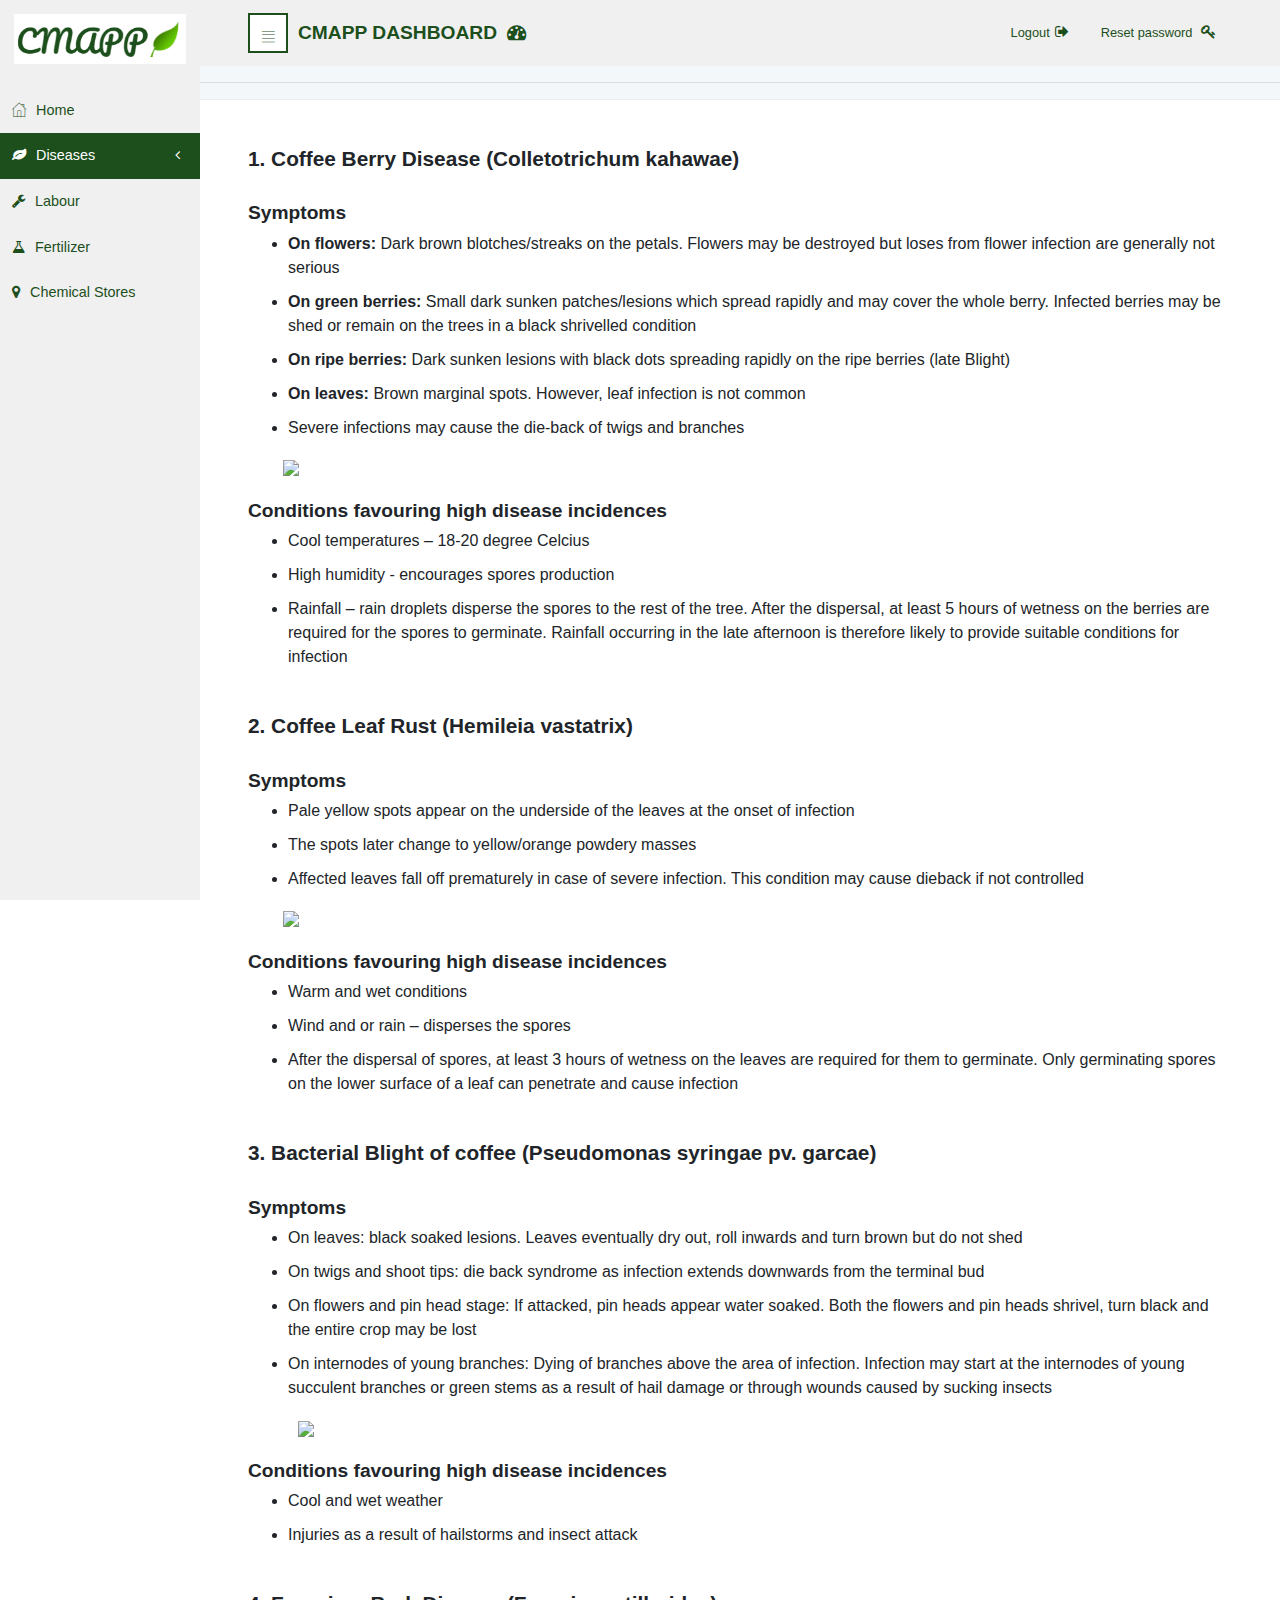
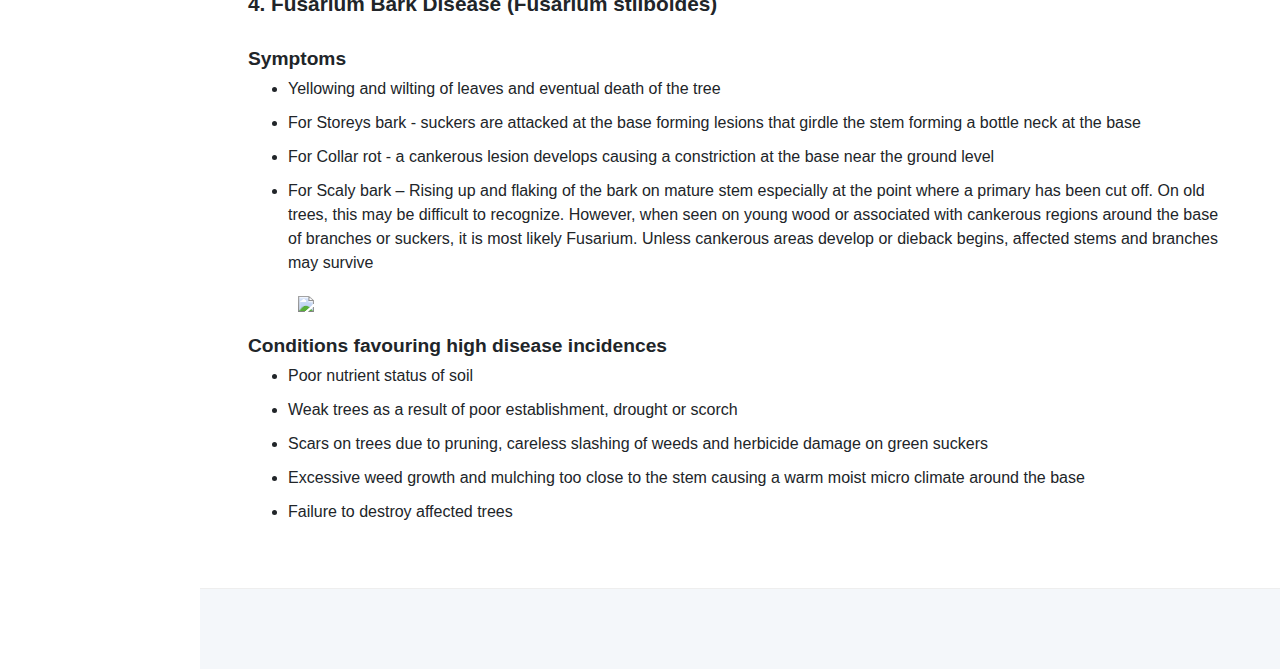
==== dashboard/common_diseases.html @ c03f1d4a "DSAIL CMapp" ====
<!DOCTYPE html>
<html>
  <head> 

    <meta charset="utf-8">
    <meta http-equiv="X-UA-Compatible" content="IE=edge">

    <!-- Mobile Metas -->
    <meta name="viewport" content="width=device-width, minimum-scale=1.0, maximum-scale=1.0, user-scalable=no">

    <!-- Site Metas -->
    <meta name="keywords" content="">
    <meta name="description" content="cmapp home page">
    <meta name="author" content="DSAIL-agriculture-team">

    <!-- Site Icons -->
    <!--<link rel="shortcut icon" href="#" type="image/x-icon" />
    <link rel="apple-touch-icon" href="#" /> -->
       
    <title>CMAPP | Dashboard</title>
    <!-- Font Awesome CSS -->
    <link rel="stylesheet" href="../vendor/font-awesome/css/font-awesome.css" />
    <!-- Bootstrap CSS -->
    <link rel="stylesheet" href="../vendor/bootstrap/css/bootstrap.css" />
     <!-- jQuery Circle-->
    <link rel="stylesheet" href="../assets/css/grasp_mobile_progress_circle-1.0.0.min.css">
    <!-- Custom Scrollbar-->
    <link rel="stylesheet" href="../vendor/malihu-custom-scrollbar-plugin/jquery.mCustomScrollbar.css">
    <!-- Fontastic Custom icon font-->
    <link rel="stylesheet" href="../assets/css/fontastic.css">
    <!-- Site CSS -->
    <link rel="stylesheet" href="../assets/css/style.default.css" id="theme-stylesheet"> 
 
  </head>
  <body>

       <!-- Side Navbar -->
    <nav class="side-navbar">
      <div class="side-navbar-wrapper">
        <!-- Sidebar Header    -->
        <div class="sidenav-header d-flex align-items-center justify-content-center">
          <!-- User Info-->
          <div class="sidenav-header-inner text-center"><img src="../images/web/logo.PNG">
          </div>
          <hr>
          <!-- Small Brand information, appears on minimized sidebar-->
          <div class="sidenav-header-logo"><a href="index.html" class="brand-small text-center"> <strong><i style="color: #1c4f1b;">CMAPP</i></strong></a></div>
        </div>
        <!-- Sidebar Navigation Menus-->
        <div class="main-menu">
          <ul id="side-main-menu" class="side-menu list-unstyled">                  
            <li ><a href="index.html" > <i class="icon-home"></i>Home</a></li>
           
             <li class="active"><a href="#dropdownDropdown" aria-expanded="false" data-toggle="collapse"> <i class="fa fa-leaf"></i>Diseases </a>
              <ul id="dropdownDropdown" class="collapse list-unstyled ">
                <li class="active"><a href="common_diseases.html">Common Diseases</a></li>
                <li><a href="disease_management.html">Preventive / Curative measures</a></li>
                <li hidden="true"><a href="#">Chemical Stores</a></li>
              </ul>
            </li>
            <li><a href="labour_management.html"> <i class="fa fa-wrench"></i>Labour</a></li>
            <li ><a href="fertilizer.html"> <i class="fa fa-flask"></i>Fertilizer</a></li>
            <li ><a href="chemical_stores.html"> <i class="fa fa-map-marker"></i>Chemical Stores</a></li>
          </ul>
        </div>
      </div>
    </nav>

    <div class="page">
     
       <!-- navbar-->
      <header class="header">
        <nav class="navbar">
          <div class="container-fluid">
            <div class="navbar-holder d-flex align-items-center justify-content-between">
              <div class="navbar-header"><a id="toggle-btn" href="#" class="menu-btn"><i class="icon-bars"> </i></a><a href="index.html" class="navbar-brand">
                  <div class="brand-text d-none d-md-inline-block"><strong class="text-primary">CMAPP DASHBOARD <i class="fa fa-tachometer" style="padding-left: 5px;"></i></strong></div></a></div>
              <ul class="nav-menu list-unstyled d-flex flex-md-row align-items-md-center">
        
                <!-- Log out-->
                <li class="nav-item"><a href="#" class="nav-link logout">Logout<i class="fa fa-sign-out"></i></a></li>
                <li class="nav-item"><a href="#" class="nav-link logout">Reset password <i class="fa fa-key" aria-hidden="true"></i></a></li>
              </ul>
            </div>
          </div>
        </nav>
      </header>
      <hr>      <!-- Header Section-->
      <section class="dashboard-header section-padding">
        <div class="container-fluid">
          <div class="row d-flex align-items-md-stretch">
           
            <!-- Pie Chart-->
            <div class="col-md-12">
             <h2>1. Coffee Berry Disease (Colletotrichum kahawae)</h2>
             <br>
             <h3>Symptoms</h3>
             <ul>
              <li><b>On flowers:</b> Dark brown blotches/streaks on the petals. Flowers may be destroyed but
                  loses from flower infection are generally not serious</li>
              <li><b>On green berries:</b> Small dark sunken patches/lesions which spread rapidly and may cover
                  the whole berry. Infected berries may be shed or remain on the trees in a black shrivelled
                  condition</li>
              <li><b>On ripe berries:</b> Dark sunken lesions with black dots spreading rapidly on the ripe berries
                (late Blight)</li>
              <li><b>On leaves:</b> Brown marginal spots. However, leaf infection is not common </li>
              <li>Severe infections may cause the die-back of twigs and branches</li>  
             </ul>
             <img src="../images/gallery/CBD.png" style="padding-left: 35px;">
             <section style="padding-top: 20px;"></section>
             <h3>Conditions favouring high disease incidences </h3>
             <ul>
               <li>Cool temperatures – 18-20 degree Celcius</li>
               <li>High humidity - encourages spores production </li>
               <li>Rainfall – rain droplets disperse the spores to the rest of the tree. After the dispersal, at
                  least 5 hours of wetness on the berries are required for the spores to germinate.
                  Rainfall occurring in the late afternoon is therefore likely to provide suitable conditions
                  for infection </li>
             </ul>

             <section style="padding-top: 30px;"></section>

             <h2>2. Coffee Leaf Rust (Hemileia vastatrix) </h2>
             <br>
             <h3>Symptoms</h3>
             <ul>
              <li>Pale yellow spots appear on the underside of the leaves at the onset of infection </li>
              <li>The spots later change to yellow/orange powdery masses</li>
              <li>Affected leaves fall off prematurely in case of severe infection. This condition may cause
                dieback if not controlled </li>
             </ul>
             <img src="../images/gallery/coffee_leaf_rust.png" style="padding-left: 35px;">
             <section style="padding-top: 20px;"></section>
             <h3>Conditions favouring high disease incidences </h3>
             <ul>
               <li>Warm and wet conditions </li>
               <li>Wind and or rain – disperses the spores</li>
               <li>After the dispersal of spores, at least 3 hours of wetness on the leaves are required for
                  them to germinate. Only germinating spores on the lower surface of a leaf can penetrate
                  and cause infection  </li>
             </ul>

             <section style="padding-top: 30px;"></section>

             <h2>3. Bacterial Blight of coffee (Pseudomonas syringae pv. garcae)  </h2>
             <br>
             <h3>Symptoms</h3>
             <ul>
              <li>On leaves: black soaked lesions. Leaves eventually dry out, roll inwards and turn brown but do not shed </li>
              <li>On twigs and shoot tips: die back syndrome as infection extends downwards from the terminal bud</li>
              <li>On flowers and pin head stage: If attacked, pin heads appear water soaked. Both the
                  flowers and pin heads shrivel, turn black and the entire crop may be lost  </li>
              <li>On internodes of young branches: Dying of branches above the area of infection. Infection
                  may start at the internodes of young succulent branches or green stems as a result of hail
                  damage or through wounds caused by sucking insects</li>
             </ul>
             <img src="../images/gallery/bacterial_blight.png" style="padding-left: 50px;">
             <section style="padding-top: 20px;"></section>
             <h3>Conditions favouring high disease incidences </h3>
             <ul>
               <li>Cool and wet weather </li>
               <li>Injuries as a result of hailstorms and insect attack</li>
             </ul>


             <section style="padding-top: 30px;"></section>

             <h2>4. Fusarium Bark Disease (Fusarium stilboides)   </h2>
             <br>
             <h3>Symptoms</h3>
             <ul>
              <li>Yellowing and wilting of leaves and eventual death of the tree </li>
              <li>For Storeys bark - suckers are attacked at the base forming lesions that girdle the stem forming a bottle neck at the base </li>
              <li>For Collar rot - a cankerous lesion develops causing a constriction at the base near the
                ground level   </li>
              <li>For Scaly bark – Rising up and flaking of the bark on mature stem especially at the point
                  where a primary has been cut off. On old trees, this may be difficult to recognize.
                  However, when seen on young wood or associated with cankerous regions around the
                  base of branches or suckers, it is most likely Fusarium. Unless cankerous areas develop
                  or dieback begins, affected stems and branches may survive</li>
             </ul>
             <img src="../images/gallery/fusarium.png" style="padding-left: 50px;">
             <section style="padding-top: 20px;"></section>
             <h3>Conditions favouring high disease incidences </h3>
             <ul>
               <li>Poor nutrient status of soil </li>
               <li>Weak trees as a result of poor establishment, drought or scorch </li>
               <li>Scars on trees due to pruning, careless slashing of weeds and herbicide damage on green suckers </li>
               <li>Excessive weed growth and mulching too close to the stem causing a warm moist micro
                  climate around the base </li>
               <li>Failure to destroy affected trees </li>
             </ul>

            </div>
          </div>
        </div>
      </section>
       
    </div>
     
    <!-- JQUERY -->
    <script src="../vendor/jquery/jquery.js"></script>

    <script src="https://cdnjs.cloudflare.com/ajax/libs/popper.js/1.14.0/umd/popper.min.js" integrity="sha384-cs/chFZiN24E4KMATLdqdvsezGxaGsi4hLGOzlXwp5UZB1LY//20VyM2taTB4QvJ" crossorigin="anonymous"></script>
    <!-- Bootstrap JS -->
    <script src="../vendor/bootstrap/js/bootstrap.js"></script>

    <script src="../assets/js/grasp_mobile_progress_circle-1.0.0.min.js"></script>

    <script src="../vendor/jquery.cookie/jquery.cookie.js"> </script>
    <!-- Chart.JS -->
    <script src="../vendor/chart.js/Chart.min.js"></script>

    <script src="../vendor/jquery-validation/jquery.validate.min.js"></script>

    <script src="../vendor/malihu-custom-scrollbar-plugin/jquery.mCustomScrollbar.concat.min.js"></script>

    <script src="../assets/js/charts-home.js"></script>
    <!-- Main File-->
    <script src="../assets/js/front.js"></script>  
  </body>
</html>
---- assets/css/grasp_mobile_progress_circle-1.0.0.min.css ----
.gmpc{position:relative}.gmpc-percent-text{position:absolute;width:100%;top:50%;left:50%;transform:translate(-50%,-50%);text-align:center}
---- assets/css/fontastic.css ----
@charset "UTF-8";

@font-face {
  font-family: "dashboard";
  src:url("../fonts/dashboard.eot");
  src:url("../fonts/dashboard.eot?#iefix") format("embedded-opentype"),
    url("../fonts/dashboard.woff") format("woff"),
    url("../fonts/dashboard.ttf") format("truetype"),
    url("../fonts/dashboard.svg#dashboard") format("svg");
  font-weight: normal;
  font-style: normal;

}

[data-icon]:before {
  font-family: "dashboard" !important;
  content: attr(data-icon);
  font-style: normal !important;
  font-weight: normal !important;
  font-variant: normal !important;
  text-transform: none !important;
  speak: none;
  line-height: 1;
  -webkit-font-smoothing: antialiased;
  -moz-osx-font-smoothing: grayscale;
}

[class^="icon-"]:before,
[class*=" icon-"]:before {
  font-family: "dashboard" !important;
  font-style: normal !important;
  font-weight: normal !important;
  font-variant: normal !important;
  text-transform: none !important;
  speak: none;
  line-height: 1;
  -webkit-font-smoothing: antialiased;
  -moz-osx-font-smoothing: grayscale;
}

.icon-home:before {
  content: "\62";
}
.icon-form:before {
  content: "\61";
}
.icon-list:before {
  content: "\63";
}
.icon-presentation:before {
  content: "\65";
}
.icon-bill:before {
  content: "\66";
}
.icon-check:before {
  content: "\67";
}
.icon-list-1:before {
  content: "\68";
}
.icon-padnote:before {
  content: "\69";
}
.icon-pencil-case:before {
  content: "\6a";
}
.icon-user:before {
  content: "\6b";
}
.icon-bars:before {
  content: "\6c";
}
.icon-line-chart:before {
  content: "\70";
}
.icon-flask:before {
  content: "\6d";
}
.icon-grid:before {
  content: "\6e";
}
.icon-picture:before {
  content: "\6f";
}
.icon-website:before {
  content: "\71";
}
.icon-screen:before {
  content: "\72";
}
.icon-interface-windows:before {
  content: "\73";
}
.icon-clock:before {
  content: "\74";
}
.icon-rss-feed:before {
  content: "\75";
}
.icon-mail:before {
  content: "\64";
}
.icon-ios-email-outline:before {
  content: "\76";
}
.icon-paper-airplane:before {
  content: "\77";
}
.icon-ios-email:before {
  content: "\78";
}
.icon-page:before {
  content: "\41";
}
.icon-close:before {
  content: "\79";
}
.icon-search:before {
  content: "\7a";
}
---- assets/css/style.default.css ----
.text-bold {
  font-weight: 700;
}

.text-small {
  font-size: 0.9rem;
}

.text-xsmall {
  font-size: 0.8rem;
}

.text-gray {
  color: #868e96;
}

.text-uppercase {
  letter-spacing: 0.2em;
}

.lh-2 {
  line-height: 2;
}

a {
  display: inline-block;
  text-decoration: none;
  color: #fff;
}

body {
  overflow-x: hidden;
}

i {
  display: inline-block;
}

span {
  display: inline-block;
}

.mt-30px {
  margin-top: 30px !important;
}

.mb-30px {
  margin-bottom: 30px !important;
}

i[class*='icon-'] {
  -webkit-transform: translateY(4px);
  transform: translateY(4px);
}

table {
  font-size: 0.9em;
  color: #666;
}

.btn-xs {
  font-size: 0.7em !important;
  padding: 2px 5px !important;
  border-radius: 2px !important;
}

.badge {
  font-weight: 400;
  border-radius: 0;
}

.badge.badge-primary {
  background: #33b35a;
}

.page {
  position: absolute;
  top: 0;
  right: 0;
  -webkit-transition: width 0.3s linear;
  transition: width 0.3s linear;
  width: calc(100% - 200px);
  background-color: #F4F7FA;
  min-height: 100vh;
  padding-bottom: 50px;
}

.page.active {
  width: calc(100% - 70px);
}

h2 {
  color: #555;
  font-weight: 400;
}

.breadcrumb-holder {
  background: #eceeef;
}

.breadcrumb-holder .breadcrumb {
  padding: 15px 0;
  font-size: 0.85em;
  font-weight: 300;
  color: #999;
  margin-bottom: 0;
}

.breadcrumb-holder .breadcrumb a:hover, .breadcrumb-holder .breadcrumb:focus {
  text-decoration: none;
}

.breadcrumb-holder .breadcrumb .container {
  padding: 0;
}

.card {
  margin-bottom: 30px;
  -webkit-box-shadow: 1px 1px 2px rgba(0, 0, 0, 0.1);
  box-shadow: 1px 1px 2px rgba(0, 0, 0, 0.1);
}

.card-header h1,
.card-header h2,
.card-header h3,
.card-header h4,
.card-header h5,
.card-header h6 {
  margin-bottom: 0;
}

.card:not([class*="text"]) p {
  color: #888;
}

.display {
  font-weight: 400 !important;
}

.section-padding {
  padding: 3rem 0;
}

.section-no-padding-bottom {
  padding-bottom: 0;
}

section header {
  padding-top: 2rem;
  padding-bottom: 2rem;
}

@media (min-width: 768px) {
  .container-fluid {
    padding: 0 3rem;
  }
}

.list-group-item {
  border-right: 0;
  border-left: 0;
}

.list-group-item:first-child, .list-group-item:last-child {
  border-radius: 0;
}

.overflow-hidden {
  overflow: hidden;
}

.tile-link {
  position: absolute;
  cursor: pointer;
  width: 100%;
  height: 100%;
  left: 0;
  top: 0;
  z-index: 30;
}

/*
* ==========================================================
*     Main NAVBAR
* ==========================================================
*/
nav.navbar {
  background: #f0f0f0;
  padding: .8rem 0;
  /* Navbar Brand --------- */
  /*  Dropdowns ------------ */
  /* Toggle Button ---------- */
}

nav.navbar .side-navbar-wrapper {
  width: 100%;
  height: 100%;
}

nav.navbar .container-fluid {
  width: 100%;
}

nav.navbar .navbar-holder {
  width: 100%;
}

nav.navbar a {
  font-size: .8rem;
  color: #1C4F1B;
  position: relative;
}

nav.navbar .badge {
  position: absolute;
  top: 0;
  right: 0;
}

nav.navbar a.language span {
  margin-left: .2rem;
  vertical-align: middle;
}

nav.navbar a.logout i {
  margin-left: 5px;
  font-size: 15px;
}

nav.navbar small {
  font-size: 0.75rem;
  color: #fff;
}

nav.navbar a.navbar-brand {
  margin-left: 10px;
}

nav.navbar .brand-text {
  text-transform: uppercase;
}

nav.navbar .brand-text strong {
  font-size: 1.5em;
}

nav.navbar .nav-menu {
  margin-bottom: 0;
}

nav.navbar .dropdown-toggle::after {
  border: none !important;
  content: '\f107';
  vertical-align: baseline;
  font-family: 'FontAwesome';
  margin-left: .3rem;
}

nav.navbar .dropdown-menu {
  right: 0;
  left: auto;
  float: left;
  margin-top: 16px;
  margin-bottom: 0;
  padding-top: 0;
  padding-bottom: 0;
  font-size: 1rem;
  padding: 1rem;
}

nav.navbar .dropdown-menu .dropdown-item {
  color: #666;
  padding: 10px;
}

nav.navbar .dropdown-menu .dropdown-item:active {
  color: #fff;
}

nav.navbar .dropdown-menu .dropdown-item:active span,
nav.navbar .dropdown-menu .dropdown-item:active small {
  color: #fff;
}

nav.navbar .dropdown-menu .dropdown-item span {
  color: #777;
}

nav.navbar .dropdown-menu .dropdown-item i {
  margin-right: 5px;
}

nav.navbar .msg-body span,
nav.navbar .msg-body strong {
  display: block;
}

nav.navbar .msg-body span {
  font-size: 0.85em;
}

nav.navbar .msg-profile {
  margin-right: 10px;
  width: 50px;
}

nav.navbar .notification-content {
  font-size: .8rem;
  margin-right: .5rem;
}

nav.navbar a.menu-btn {
  width: 40px;
  height: 40px;
  line-height: 40px;
  background: #fff;
  border: 2px solid #1C4F1B;
  color: #1C4F1B;
  text-align: center;
  padding: 0 !important;
}

nav.navbar a.menu-btn i[class*='icon-'] {
  -webkit-transform: translateY(4px);
  transform: translateY(4px);
}

nav.navbar a.menu-btn:hover {
  background: #1C4F1B;
  color: #fff;

}

/*  NAVBAR MEDIAQUERIES ---------------------------------- */
@media (max-width: 575px) {
  nav.navbar .dropdown {
    position: static;
  }
  nav.navbar .dropdown-menu {
    width: 90vw;
    right: 2.5vw;
    left: 2.5vw;
    margin: 0 auto;
  }
  nav.navbar .notification {
    -webkit-box-orient: vertical;
    -webkit-box-direction: normal;
    -ms-flex-direction: column;
    flex-direction: column;
  }
}

@media (min-width: 992px) {
  nav.navbar .dropdown-menu strong {
    font-weight: 400;
  }
  nav.navbar .dropdown-menu a {
    font-size: 0.9em;
  }
}


.hrstyle{ 
            position: relative; 
            top: 20px; 
            border: none; 
            height: 5px; 
            background: #d4a81e; 
            margin-bottom: 50px; 
        }

/*
* ==========================================================
*     SIDE NAVBAR
* ==========================================================
*/
.side-navbar {
  position: fixed;
  top: 0;
  left: 0;
  width: 200px;
  height: 100%;
  width: 200px;
  text-align: left;
  background: #F0F0F0;;
  color: #1C4F1B;
  z-index: 999;
  overflow-y: auto;
  -webkit-transition: all 0.3s;
  transition: all 0.3s;
  /*  Side navbar small ------------------------ */
}

.side-navbar .scrolled-wrapper {
  width: 100%;
  height: 100%;
}

.side-navbar.hide {
  left: -70px;
}

.side-navbar a.brand-small {
  text-transform: uppercase;
  font-weight: 500;
  padding: 0;
}

.side-navbar a.brand-small:hover, .side-navbar a.brand-small:focus {
  background: none;
}

.side-navbar a.brand-small strong {
  font-size: 1.5rem;
}

.side-navbar li {
  position: relative;
}

.side-navbar li a {
  position: relative;
  font-size: .9rem;
  font-weight: 300;
  color: #1C4F1B;
  text-decoration: none;
  width: 100%;
  padding: 12px;
}

.side-navbar li a:focus, .side-navbar li a:hover, .side-navbar li a[aria-expanded="true"] {
  background: #1C4F1B;
  color: #fff;
  text-decoration: none;
}

.side-navbar li a[data-toggle="collapse"]::before {
  content: '\f104';
  display: inline-block;
  -webkit-transform: translateY(-50%);
  transform: translateY(-50%);
  font-family: 'FontAwesome';
  position: absolute;
  top: 50%;
  right: 20px;
}

.side-navbar li a[aria-expanded="true"]::before {
  content: '\f107';
  color: #fff;
}

.side-navbar li.active > a {
  color: white;
  background: #1C4F1B;
}

.side-navbar li li.active > a {
  background: #1C4F1B !important;
}

.side-navbar li ul {
  background: #1C4F1B;
  position: relative;
  min-width: 100%;
  left: 0;
  padding-left: 0;
}

.side-navbar li ul a {
  padding-left: 20px;
  font-size: .85rem;
}

.side-navbar li ul.collapse a {
  border-left: 2px solid #1C4F1B;
  background: #2b954b;
  color: white;
}

.side-navbar li ul.collapse a:hover {
  background: #1C4F1B;
}

.side-navbar .sidenav-header {
  background: #F0F0F0;
  padding: 14px;
  margin-bottom: 10px;
}

.side-navbar .sidenav-header img {
  width: 100%;
  height: 100%;
}

.side-navbar .sidenav-header span {
  font-size: 0.8em;
  color: #666;
}

.side-navbar .sidenav-header h2 {
  margin: 10px 0 0;
  text-transform: uppercase;
  letter-spacing: .1em;
}

.side-navbar .sidenav-heading {
  font-weight: 700;
  color: #adb5bd;
  font-size: .9rem;
  text-transform: uppercase;
  letter-spacing: .1em;
  margin-left: 10px;
  margin-top: 10px;
  margin-bottom: 10px;
}

.side-navbar i[class*='icon-'] {
  -webkit-transform: translateY(2px);
  transform: translateY(2px);
}

.side-navbar span {
  display: inline-block;
}

.side-navbar i {
  font-size: inherit;
  margin-right: 10px;
}

.side-navbar .badge {
  display: inline-block;
  font-size: 0.6em;
  vertical-align: middle;
}

.side-navbar .brand-small {
  display: none;
}

.side-navbar.shrink {
  width: 70px;
  text-align: center;
}

.side-navbar.shrink .brand-small {
  display: block;
}

.side-navbar.shrink .sidenav-header-inner {
  display: none;
}

.side-navbar.shrink .sidenav-heading {
  margin-left: 0;
  font-size: .8rem;
}

.side-navbar.shrink ul li a {
  font-size: .7rem;
  padding-left: 5px;
  padding-right: 5px;
}

.side-navbar.shrink ul li a[data-toggle="collapse"]::before {
  content: '\f107';
  -webkit-transform: translateX(50%);
  transform: translateX(50%);
  position: absolute;
  top: auto;
  right: 50%;
  bottom: 0;
  left: auto;
}

.side-navbar.shrink ul li a[data-toggle="collapse"][aria-expanded="true"]::before {
  content: '\f106';
}

.side-navbar.shrink ul li ul a {
  padding-left: 10px;
  font-size: .7rem;
}

.side-navbar.shrink i {
  display: block;
  margin-right: 0;
  font-size: 1rem;
}

.side-navbar.shrink .arrow {
  float: none;
  -webkit-transform: none !important;
  transform: none !important;
}

.side-navbar.shrink .badge {
  display: none;
}

/* SIDE NAVBAR MEDIAQUERIES ------------------------------ */
@media (max-width: 1199px) {
  .page {
    width: 100%;
  }
  .page.active {
    width: 100%;
  }
  .page.active-sm {
    width: calc(100% - 70px);
  }
  .side-navbar {
    left: -70px;
    width: 70px;
    text-align: center;
  }
  .side-navbar.show-sm {
    left: 0 !important;
  }
  .side-navbar .brand-small {
    display: block;
  }
  .side-navbar .sidenav-header-inner {
    display: none;
  }
  .side-navbar .sidenav-heading {
    margin-left: 0;
    font-size: .8rem;
  }
  .side-navbar ul li a {
    font-size: .7rem;
    padding-left: 5px;
    padding-right: 5px;
  }
  .side-navbar ul li a[data-toggle="collapse"]::before {
    content: '\f107';
    -webkit-transform: translateX(50%);
    transform: translateX(50%);
    position: absolute;
    top: auto;
    right: 50%;
    bottom: 0;
    left: auto;
  }
  .side-navbar ul li a[data-toggle="collapse"][aria-expanded="true"]::before {
    content: '\f106';
  }
  .side-navbar ul li ul a {
    padding-left: 10px;
    font-size: .7rem;
  }
  .side-navbar i {
    display: block;
    margin-right: 0;
    font-size: 1rem;
  }
  .side-navbar .arrow {
    float: none;
    -webkit-transform: none !important;
    transform: none !important;
  }
  .side-navbar .badge {
    display: none;
  }
}

/* Malihu Custom Scroll */
.mCSB_scrollTools {
  width: 4px;
}

.mCSB_inside > .mCSB_container {
  margin-right: 0 !important;
}

.mCSB_scrollTools .mCSB_dragger .mCSB_dragger_bar {
  background-color: #fff;
}

.mCSB_scrollTools .mCSB_dragger .mCSB_dragger_bar:hover {
  background-color: #fff;
}

/*
* ==========================================================
*      DASHBOARD COUNTS
* ==========================================================
*/
.dashboard-counts {
  color: #333;
}

.dashboard-counts .count-title span {
  font-size: 0.8em;
  color: #aaa;
  display: block;
}

.dashboard-counts .count-title i {
  font-size: 1.5em;
  color: #33b35a;
}

.dashboard-counts .icon {
  margin-right: 10px;
}

.dashboard-counts strong {
  font-size: 0.9em;
  font-weight: 500;
  color: #555;
  display: block;
}

.dashboard-counts .count-number {
  font-size: 2.2em;
  font-weight: 300;
}

/* DASHBOARD COUNTS MEDIAQUERIES ------------------------- */
@media (max-width: 991px) {
  .dashboard-counts div[class*='col-'] {
    margin-bottom: 20px;
  }
}

@media (min-width: 768px) {
  .dashboard-counts strong {
    font-size: 1em;
  }
  .dashboard-counts span {
    font-size: 0.9em;
  }
  .dashboard-counts .count-number {
    font-size: 3em;
  }
}

/*
* ==========================================================
*     DASHBOARD HEADER
* ==========================================================
*/
.dashboard-header {
  background: #fff;
  border-top: 1px solid #eee;
  border-bottom: 1px solid #eee;
}

.dashboard-header .check-lists {
  margin-top: 20px;
}

.dashboard-header .check-lists label {
  font-size: 0.75em;
}

.dashboard-header .pie-chart {
  position: relative;
  width: 300px;
  height: 300px;
  max-width: 100%;
  margin: 0 auto;
}

.dashboard-header p {
  font-size: 0.75rem;
  font-weight: 400;
  color: #888;
}

.dashboard-header li {
  margin-bottom: 10px;
}

/* DASHBOARD HEADER MEDIAQUERIES ------------------------- */
@media (max-width: 991px) {
  .dashboard-header {
    background: none;
    border: none;
    padding: 0;
  }
  .dashboard-header div[class*='col-'] {
    margin-bottom: 30px;
  }
  .dashboard-header div[class*='col-']:last-of-type {
    margin-bottom: 0;
  }
  .dashboard-header .card {
    background: #fff;
    padding: 30px;
    -webkit-box-shadow: 1px 1px 2px rgba(0, 0, 0, 0.1);
    box-shadow: 1px 1px 2px rgba(0, 0, 0, 0.1);
    height: 100%;
  }
}

@media (min-width: 768px) {
  .dashboard-header p {
    font-size: 0.9em;
  }
  .dashboard-header h2 {
    font-size: 1.3rem;
  }
  .dashboard-header .check-lists label {
    font-size: 0.85em;
  }
}

@media (min-width: 992px) {
  .dashboard-header {
    margin-bottom: 30px;
  }
  .dashboard-header .card {
    -webkit-box-shadow: none;
    box-shadow: none;
    margin-bottom: 0;
  }
}

/*
* ==========================================================
*      STATISTICS
* ==========================================================
*/
.statistics {
  /* User Activity ------------- */
}

.statistics div[class*='col-'] .card {
  padding: 20px;
  margin-bottom: 0;
  height: 100%;
}

.statistics h2 {
  margin-bottom: 20px;
}

.statistics p {
  font-size: 0.8em;
  color: #999;
  margin-bottom: 5px;
}

.statistics .income .icon {
  font-size: 3.5em;
}

.statistics .income .number {
  font-size: 2.5em;
  color: #555;
}

.statistics .income strong {
  font-size: 1.5em;
}

.statistics .data-usage canvas {
  width: 100%;
  max-width: 200px;
  border: none;
}

.statistics .data-usage strong {
  font-size: 1.5em;
  display: block;
}

.statistics .data-usage small {
  font-size: 0.85em;
  font-weight: 300;
  color: #aaa;
}

.statistics .data-usage span {
  font-size: 0.95em;
  color: #aaa;
  display: block;
}

.statistics .data-usage p {
  margin-top: 10px;
  margin-bottom: 0;
}

.statistics .user-activity .number {
  font-size: 2.5em;
  font-weight: 300;
  color: #555;
}

.statistics .user-activity .progress {
  border-radius: 0;
  background: #f5f5f5;
}

.statistics .user-activity .progress .progress-bar.bg-primary {
  background: #33b35a !important;
}

.statistics .user-activity .page-statistics {
  margin-top: 20px;
}

.statistics .user-activity .page-statistics strong {
  display: block;
  text-transform: uppercase;
  color: #33b35a;
  font-size: 2em;
}

/* STATISTICS  MEDIAQUERIES ------------------------- */
@media (max-width: 991px) {
  .statistics div[class*='col-'] .card {
    height: auto;
    margin-bottom: 30px;
  }
  .statistics div[class*='col-']:last-of-type .card {
    margin-bottom: 0;
  }
  .statistics .data-usage {
    text-align: center;
  }
  .statistics .data-usage div[class*='col-']:first-of-type {
    padding-bottom: 20px;
  }
  .statistics .data-usage .gmpc {
    padding-bottom: 20px !important;
  }
  p {
    font-size: 0.75em;
  }
}

@media (min-width: 768px) {
  .statistics h2 {
    font-size: 1.3rem;
  }
}

/*
* ==========================================================
*      UPDATES WIDGETS
* ==========================================================
*/
.updates .left-col {
  padding-right: 20px;
}

.updates .icon {
  margin-right: 10px;
}

.updates li {
  border-bottom: 1px solid #f3f3f3;
  padding: .75rem 1.25rem;
}

.updates .update-date {
  font-size: 1.3em;
  font-weight: 700;
  color: #bbb;
  display: block;
}

.updates span {
  font-size: 0.7em;
  font-weight: 300;
  color: #aaa;
  line-height: 0.5em;
  display: block;
}

.updates strong {
  font-weight: 400;
  color: #555;
  font-size: 0.9em;
}

.updates small {
  font-size: 0.75em;
}

.updates a {
  color: #555;
}

.updates a:hover, .updates a:focus {
  color: #555;
  text-decoration: none;
}

.updates h2 {
  margin-bottom: 0;
}

.updates p {
  font-size: 0.9em;
  color: #999;
  margin-bottom: 5px;
}

/* UPDATES MEDIAQUERIES ------------------------- */
@media (max-width: 991px) {
  .updates h2 {
    font-size: 1.05rem;
  }
  .updates strong {
    font-size: 1em;
    font-weight: 400;
  }
  .updates small {
    font-size: 0.85em;
  }
  .updates .full-date {
    font-size: 0.85em;
  }
}

/*
* ==========================================================
*      DAILY FEEDS AND ACTIVITES WIDGETS
* ==========================================================
*/
/*  Daily Feeds ------------------- */
.daily-feeds a.feed-profile {
  margin-right: 10px;
  width: 45px;
  height: 45px;
}

.daily-feeds a.feed-profile img {
  width: 100%;
  height: 100%;
}

.daily-feeds .badge {
  margin-right: 10px;
}

.daily-feeds strong {
  display: inline-block;
  margin-right: 5px;
}

.daily-feeds small {
  color: #999;
  display: block;
  margin-bottom: 5px;
}

.daily-feeds .message-card {
  padding: 10px;
  background: #fafafa;
  margin-left: 55px;
  margin-top: 10px;
  margin-bottom: 10px;
  -webkit-box-shadow: 1px 1px 2px rgba(0, 0, 0, 0.1);
  box-shadow: 1px 1px 2px rgba(0, 0, 0, 0.1);
}

.daily-feeds .full-date {
  line-height: 0.7em;
  margin-bottom: 10px;
}

.daily-feeds .CTAs a {
  margin-right: 5px;
}

.daily-feeds .CTAs a i {
  margin-right: 5px;
}

.daily-feeds .CTAs a:last-of-type {
  margin-right: 0;
}

.daily-feeds a.btn {
  color: #fff;
}

/* Activities  ------------------- */
.activities li {
  padding: 0;
}

.activities .date-holder {
  padding-right: 0;
}

.activities .date-holder .date {
  -webkit-box-shadow: none;
  box-shadow: none;
}

.activities .date-holder .date span {
  font-size: 0.8em;
}

.activities .date-holder .icon {
  width: 30px;
  height: 30px;
  line-height: 30px;
  background: #f5f5f5;
  text-align: center;
  margin: 0;
  display: inline-block;
}

.activities .date-holder span {
  display: block;
  margin: 10px;
}

.activities .content {
  border-left: 1px solid #eee;
  border-bottom: 20px;
  padding: 10px 20px;
}

.activities .content strong {
  display: block;
  margin-right: 5px;
}

/* UPDATES WIDGET MEDIAQUERIES ------------------------- */
@media (min-width: 768px) {
  .updates strong {
    font-size: 1em;
  }
  .updates small {
    font-size: 0.8em;
  }
}

/*
* ==========================================================
*      PROGRESS CIRCLE
* ==========================================================
*/
.gmpc {
  padding: 0 !important;
  width: 100% !important;
  height: auto !important;
  -webkit-box-shadow: none !important;
  box-shadow: none !important;
  color: #33b35a !important;
  border-right: 1px solid #eee;
}

@media (max-width: 575px) {
  .gmpc {
    border-right: none;
    border-bottom: 1px solid #eee;
  }
}

/*
* ==========================================================
*       MAIN FOOTER
* ==========================================================
*/
footer.main-footer {
  position: absolute;
  width: 100%;
  bottom: 0;
  background: #222;
  padding: 10px 0;
}

footer.main-footer p {
  font-size: 0.7em;
  color: #777;
  margin: 0;
}

/* MAIN FOOTER MEDIAQUERIES ------------------------- */
@media (max-width: 575px) {
  footer.main-footer div[class*="col-"] {
    text-align: center !important;
  }
}

@media (min-width: 768px) {
  footer.main-footer p {
    font-size: 0.9em;
  }
}

/*
* ==========================================================
*       UTILITIES
* ==========================================================
*/
.bg-cover {
  background-size: cover;
}

/*
* ==========================================================
*     POLAR CHART
* ==========================================================
*/
.polar-chart-example .chart-container {
  width: 500px;
  max-width: 100%;
  margin: 20px auto;
}

/*
* ==========================================================
*     PIE CHART
* ==========================================================
*/
.pie-chart-example .chart-container {
  width: 500px;
  max-width: 100%;
  margin: 20px auto;
}

/*
* ==========================================================
*     RADAR CHART
* ==========================================================
*/
.radar-chart-example .chart-container {
  width: 500px;
  max-width: 100%;
  margin: 20px auto;
}

/* CHARTS MEDIAQUERIES -------------------------- */
@media (min-width: 768px) {
  section.charts h2 {
    font-size: 1rem;
  }
}

/*
* ==========================================================
*     FORMS ELEMENTS
* ==========================================================
*/
label {
  font-size: .9rem;
}

.form-control {
  height: calc(2.4rem + 2px);
  padding: 0.45rem 0.75rem;
  font-size: 1rem;
  line-height: 1.5;
  color: #495057;
  border-radius: 0;
}

.form-control::-moz-placeholder {
  font-size: 0.75em;
  font-weight: 400;
  color: #aaa;
  font-family: "Roboto", sans-serif;
}

.form-control::-webkit-input-placeholder {
  font-size: 0.75em;
  font-weight: 400;
  color: #aaa;
  font-family: "Roboto", sans-serif;
}

.form-control:-ms-input-placeholder {
  font-size: 0.75em;
  font-weight: 400;
  color: #aaa;
  font-family: "Roboto", sans-serif;
}

.form-control-sm {
  height: calc(1.8125rem + 2px);
  padding: 0.25rem 0.5rem;
  font-size: 0.875rem;
  line-height: 1.5;
}

.form-control-lg {
  height: calc(2.875rem + 2px);
  padding: 0.5rem 1rem;
  font-size: 1.25rem;
  line-height: 1.5;
}

textarea.form-control {
  height: auto;
}

select.form-control {
  font-weight: 300;
}

select.form-control[size], select.form-control[multiple] {
  height: auto;
}

select.form-control option {
  color: #999;
  font-weight: 300;
}

.custom-select {
  height: calc(2.4rem + 2px);
  padding: 0.375rem 1.75rem 0.375rem 0.75rem;
  line-height: 1.5;
  color: #495057;
  background: #fff url("data:image/svg+xml;charset=utf8,%3Csvg xmlns='http://www.w3.org/2000/svg' viewBox='0 0 4 5'%3E%3Cpath fill='%23343a40' d='M2 0L0 2h4zm0 5L0 3h4z'/%3E%3C/svg%3E") no-repeat right 0.75rem center;
  background-size: 8px 10px;
  border: 1px solid #ced4da;
  border-radius: 0;
}

.custom-select:focus {
  border-color: #88dda2;
  outline: 0;
}

.custom-select-sm {
  height: calc(1.8125rem + 2px);
  padding-top: 0.375rem;
  padding-bottom: 0.375rem;
  font-size: 75%;
}

.custom-select-lg {
  height: calc(2.875rem + 2px);
  padding-top: 0.375rem;
  padding-bottom: 0.375rem;
  font-size: 125%;
}

.form-group {
  margin-bottom: 10px;
}

.form-group div[class*='col-'] {
  margin-bottom: 10px;
}

.input-group-text {
  color: #868e96;
  background: #fff;
  border-radius: 0;
}

.form-group-material {
  position: relative;
  margin-bottom: 30px;
}

input.input-material {
  width: 100%;
  border: none;
  border-bottom: 1px solid #eee;
  padding: 10px 0;
  color: #868e96;
  font-weight: 300;
}

input.input-material.is-valid {
  border-color: #28a745 !important;
}

input.input-material.is-invalid {
  border-color: #dc3545 !important;
}

input.input-material:focus {
  border-color: #33b35a;
  outline: none;
}

input.input-material ~ label {
  color: #aaa;
  position: absolute;
  top: 14px;
  left: 0;
  cursor: text;
  -webkit-transition: all 0.2s;
  transition: all 0.2s;
  font-weight: 300;
}

input.input-material ~ label.active {
  font-size: 0.8rem;
  top: -10px;
  color: #33b35a;
}

input.input-material.is-invalid ~ label {
  color: #dc3545;
}

input.form-control-custom {
  visibility: hidden;
  width: 1px;
}

input.form-control-custom:checked + label::before {
  background: #33b35a !important;
}

input.form-control-custom:checked + label::after {
  opacity: 1 !important;
}

input.form-control-custom.radio-custom + label::before {
  border-radius: 50%;
}

input.form-control-custom.radio-custom + label::after {
  content: '';
  width: 6px;
  height: 6px;
  line-height: 6px;
  background: #fff;
  border-radius: 50%;
  top: 7px;
  left: 5px;
}

input.form-control-custom[disabled] + label {
  cursor: not-allowed;
}

input.form-control-custom[disabled] + label::before, input.form-control-custom[disabled] + label::after {
  border: 2px solid #aaa;
  cursor: not-allowed;
}

input.form-control-custom[checked] + label::before, input.form-control-custom[checked] + label::after {
  border: none;
}

input.form-control-custom + label {
  font-size: 0.85rem;
  margin-bottom: 0;
  margin-left: 0;
  color: #999;
  padding-left: 25px;
  padding-top: 2px;
  position: relative;
}

input.form-control-custom + label span {
  margin-left: 20px;
}

input.form-control-custom + label::before {
  content: '';
  display: block;
  width: 16px;
  height: 16px;
  line-height: 16px;
  background: #ddd;
  color: #fff;
  text-align: center;
  position: absolute;
  top: 2px;
  left: 0;
  -webkit-transition: all 0.1s;
  transition: all 0.1s;
  cursor: pointer;
}

input.form-control-custom + label::after {
  content: '\f00c';
  display: block;
  font-family: 'FontAwesome';
  font-size: 8px;
  color: #fff;
  position: absolute;
  top: 4px;
  left: 4px;
  -webkit-transition: all 0.1s;
  transition: all 0.1s;
  opacity: 0;
  cursor: pointer;
}

button {
  cursor: pointer;
}

/*
* ==========================================================
*     FORMS GENERAL
* ==========================================================
*/
.forms .line {
  width: 100%;
  height: 1px;
  border-bottom: 1px dashed #eee;
  margin: 20px 0 30px;
}

.forms p {
  font-size: 0.8rem;
  color: #868e96;
}

.forms small {
  color: #868e96;
}

/* FORMS MEDIAQUERIES -------------------------- */
@media (min-width: 768px) {
  .forms h2 {
    font-size: 1rem;
  }
  .forms input.form-control {
    border-radius: 0;
  }
  .forms input.form-control::-moz-placeholder {
    font-size: 0.85em;
  }
  .forms input.form-control::-webkit-input-placeholder {
    font-size: 0.85em;
  }
  .forms input.form-control:-ms-input-placeholder {
    font-size: 0.85em;
  }
  .forms p {
    font-size: 0.9em;
  }
}

/*
* ==========================================================
*     TABLES
* ==========================================================
*/
.table {
  margin-bottom: 0;
  color: #666;
}

.table td,
.table th {
  border-color: #dee2e6;
}

.table thead th {
  border: none;
}

.table-striped tbody tr {
  -webkit-transition: all 0.3s;
  transition: all 0.3s;
}

.table-bordered td,
.table-bordered th {
  border-color: #dee2e6;
}

/*
* ==========================================================
*    Data Table
* ==========================================================
*/
.dataTables_wrapper.container-fluid {
  padding: 10px 5px 0 0;
}

div.dataTables_wrapper div.dataTables_info {
  padding-top: 1.5rem;
}

div.dataTables_wrapper div.dataTables_paginate {
  padding-top: 0.65rem;
}

/*
* ==========================================================
*     LOGIN PAGE
* ==========================================================
*/
.login-page,
.register-page {
  width: 100%;
  background: #f5f5f5;
  min-height: auto;
  padding-bottom: 0;
}

.login-page .form-outer,
.register-page .form-outer {
  min-height: 100vh;
  max-width: 600px;
  margin: 0 auto;
  padding: 20px 0;
  position: relative;
}

.login-page .copyrights,
.register-page .copyrights {
  position: absolute;
  right: 0;
  bottom: 0;
  width: 100%;
}

.login-page .copyrights p,
.register-page .copyrights p {
  font-size: 0.6em;
  font-weight: 300;
  margin-bottom: 10px;
}

.login-page .form-inner,
.register-page .form-inner {
  padding: 40px 30px;
  background: #fff;
  -webkit-box-shadow: 1px 1px 2px rgba(0, 0, 0, 0.1);
  box-shadow: 1px 1px 2px rgba(0, 0, 0, 0.1);
  margin-bottom: 20px;
}

.login-page .logo,
.register-page .logo {
  font-size: 2em;
  font-weight: 500;
}

.login-page .logo span,
.register-page .logo span {
  color: #ccc;
}

.login-page p,
.register-page p {
  font-size: 0.8em;
  font-weight: 300;
  color: #aaa;
  margin-bottom: 0;
}

.login-page form,
.register-page form {
  margin: 2rem auto 1rem;
  max-width: 300px;
}

.login-page a.forgot-pass,
.login-page a.signup,
.register-page a.forgot-pass,
.register-page a.signup {
  font-size: 0.65em;
  color: #66b0ff;
}

.login-page a.forgot-pass:hover, .login-page a.forgot-pass:focus,
.login-page a.signup:hover,
.login-page a.signup:focus,
.register-page a.forgot-pass:hover,
.register-page a.forgot-pass:focus,
.register-page a.signup:hover,
.register-page a.signup:focus {
  color: #66b0ff;
  text-decoration: none;
}

.login-page a.forgot-pass,
.register-page a.forgot-pass {
  display: block;
}

.login-page a.create-account,
.register-page a.create-account {
  border-radius: 50px;
  font-size: 0.75em;
  margin-top: 10px;
  color: #999;
  text-transform: uppercase;
}

.login-page .terms-conditions,
.register-page .terms-conditions {
  margin-top: 20px;
}

.login-page small,
.register-page small {
  font-size: 0.65em;
  color: #aaa;
  line-height: 0.9em;
}

/* LOGIN MEDIAQUERIES -------------------------- */
@media (min-width: 768px) {
  .login-page p,
  .register-page p {
    font-size: 0.9em;
  }
  .login-page form label.label-custom,
  .register-page form label.label-custom {
    font-size: 0.9em;
  }
  .login-page form small,
  .register-page form small {
    font-size: 0.8em;
  }
  .login-page .terms-conditions label,
  .register-page .terms-conditions label {
    font-size: 0.9em;
  }
  .login-page a.forgot-pass,
  .login-page a.signup,
  .register-page a.forgot-pass,
  .register-page a.signup {
    font-size: 0.8em;
  }
  .login-page small,
  .register-page small {
    font-size: 0.8em;
  }
  .login-page .copyrights p,
  .register-page .copyrights p {
    font-size: 0.85em;
    font-weight: 400;
  }
}

/*

=====================
STYLE SWITCHER FOR DEMO
=====================

*/
#style-switch-button {
  position: fixed;
  top: 120px;
  right: 0px;
  border-radius: 0;
  z-index: 2;
}

#style-switch {
  width: 300px;
  padding: 20px;
  position: fixed;
  top: 160px;
  right: 0px;
  background: #fff;
  border: solid 1px #ced4da;
  z-index: 2000;
}

#style-switch h4 {
  color: #495057;
}

/* ========================================= 
   THEMING OF BOOTSTRAP COMPONENTS           
   ========================================= */
/*
 * 1. NAVBAR
 */
.navbar {
  padding: 0.5rem 1rem;
}

.navbar-brand {
  display: inline-block;
  padding-top: 0.3125rem;
  padding-bottom: 0.3125rem;
  margin-right: 1rem;
  font-size: 1.25rem;
}

.navbar-toggler {
  padding: 0.25rem 0.75rem;
  font-size: 1.25rem;
  line-height: 1;
  border: 1px solid transparent;
  border-radius: 0;
}

.navbar-light .navbar-brand {
  color: rgba(0, 0, 0, 0.9);
}

.navbar-light .navbar-brand:focus, .navbar-light .navbar-brand:hover {
  color: rgba(0, 0, 0, 0.9);
}

.navbar-light .navbar-nav .nav-link {
  color: rgba(0, 0, 0, 0.5);
}

.navbar-light .navbar-nav .nav-link:focus, .navbar-light .navbar-nav .nav-link:hover {
  color: rgba(0, 0, 0, 0.7);
}

.navbar-light .navbar-nav .nav-link.disabled {
  color: rgba(0, 0, 0, 0.3);
}

.navbar-light .navbar-nav .show > .nav-link,
.navbar-light .navbar-nav .active > .nav-link,
.navbar-light .navbar-nav .nav-link.show,
.navbar-light .navbar-nav .nav-link.active {
  color: rgba(0, 0, 0, 0.9);
}

.navbar-light .navbar-toggler {
  color: rgba(0, 0, 0, 0.5);
  border-color: rgba(0, 0, 0, 0.1);
}

.navbar-light .navbar-toggler-icon {
  background-image: url("data:image/svg+xml;charset=utf8,%3Csvg viewBox='0 0 30 30' xmlns='http://www.w3.org/2000/svg'%3E%3Cpath stroke='rgba(0, 0, 0, 0.5)' stroke-width='2' stroke-linecap='round' stroke-miterlimit='10' d='M4 7h22M4 15h22M4 23h22'/%3E%3C/svg%3E");
}

.navbar-light .navbar-text {
  color: rgba(0, 0, 0, 0.5);
}

.navbar-dark .navbar-brand {
  color: #fff;
}

.navbar-dark .navbar-brand:focus, .navbar-dark .navbar-brand:hover {
  color: #fff;
}

.navbar-dark .navbar-nav .nav-link {
  color: rgba(255, 255, 255, 0.5);
}

.navbar-dark .navbar-nav .nav-link:focus, .navbar-dark .navbar-nav .nav-link:hover {
  color: rgba(255, 255, 255, 0.75);
}

.navbar-dark .navbar-nav .nav-link.disabled {
  color: rgba(255, 255, 255, 0.25);
}

.navbar-dark .navbar-nav .show > .nav-link,
.navbar-dark .navbar-nav .active > .nav-link,
.navbar-dark .navbar-nav .nav-link.show,
.navbar-dark .navbar-nav .nav-link.active {
  color: #fff;
}

.navbar-dark .navbar-toggler {
  color: rgba(255, 255, 255, 0.5);
  border-color: rgba(255, 255, 255, 0.1);
}

.navbar-dark .navbar-toggler-icon {
  background-image: url("data:image/svg+xml;charset=utf8,%3Csvg viewBox='0 0 30 30' xmlns='http://www.w3.org/2000/svg'%3E%3Cpath stroke='rgba(255, 255, 255, 0.5)' stroke-width='2' stroke-linecap='round' stroke-miterlimit='10' d='M4 7h22M4 15h22M4 23h22'/%3E%3C/svg%3E");
}

.navbar-dark .navbar-text {
  color: rgba(255, 255, 255, 0.5);
}

/*
 * 2. BUTTONS
 */
.btn {
  font-weight: 400;
  border: 1px solid transparent;
  padding: 0.45rem 0.75rem;
  font-size: 0.9rem;
  line-height: 1.5;
  border-radius: 0;
  -webkit-transition: color 0.15s ease-in-out, background-color 0.15s ease-in-out, border-color 0.15s ease-in-out, -webkit-box-shadow 0.15s ease-in-out;
  transition: color 0.15s ease-in-out, background-color 0.15s ease-in-out, border-color 0.15s ease-in-out, -webkit-box-shadow 0.15s ease-in-out;
  transition: color 0.15s ease-in-out, background-color 0.15s ease-in-out, border-color 0.15s ease-in-out, box-shadow 0.15s ease-in-out;
  transition: color 0.15s ease-in-out, background-color 0.15s ease-in-out, border-color 0.15s ease-in-out, box-shadow 0.15s ease-in-out, -webkit-box-shadow 0.15s ease-in-out;
}

.btn:focus, .btn.focus {
  outline: 0;
  -webkit-box-shadow: 0 0 0 0.2rem rgba(51, 179, 90, 0.25);
  box-shadow: 0 0 0 0.2rem rgba(51, 179, 90, 0.25);
}

.btn.disabled, .btn:disabled {
  opacity: .65;
}

.btn:not([disabled]):not(.disabled):active, .btn:not([disabled]):not(.disabled).active {
  background-image: none;
}

.btn-primary {
  color: color-yiq(#33b35a);
  background-color: #33b35a;
  border-color: #33b35a;
}

.btn-primary:hover {
  color: color-yiq(#2b954b);
  background-color: #2b954b;
  border-color: #288b46;
}

.btn-primary:focus, .btn-primary.focus {
  -webkit-box-shadow: 0 0 0 0.2rem rgba(51, 179, 90, 0.5);
  box-shadow: 0 0 0 0.2rem rgba(51, 179, 90, 0.5);
}

.btn-primary.disabled, .btn-primary:disabled {
  background-color: #33b35a;
  border-color: #33b35a;
}

.btn-primary:not([disabled]):not(.disabled):active, .btn-primary:not([disabled]):not(.disabled).active,
.show > .btn-primary.dropdown-toggle {
  color: color-yiq(#288b46);
  background-color: #288b46;
  border-color: #258141;
  -webkit-box-shadow: 0 0 0 0.2rem rgba(51, 179, 90, 0.5);
  box-shadow: 0 0 0 0.2rem rgba(51, 179, 90, 0.5);
}

.btn-secondary {
  color: color-yiq(#868e96);
  background-color: #868e96;
  border-color: #868e96;
}

.btn-secondary:hover {
  color: color-yiq(#727b84);
  background-color: #727b84;
  border-color: #6c757d;
}

.btn-secondary:focus, .btn-secondary.focus {
  -webkit-box-shadow: 0 0 0 0.2rem rgba(134, 142, 150, 0.5);
  box-shadow: 0 0 0 0.2rem rgba(134, 142, 150, 0.5);
}

.btn-secondary.disabled, .btn-secondary:disabled {
  background-color: #868e96;
  border-color: #868e96;
}

.btn-secondary:not([disabled]):not(.disabled):active, .btn-secondary:not([disabled]):not(.disabled).active,
.show > .btn-secondary.dropdown-toggle {
  color: color-yiq(#6c757d);
  background-color: #6c757d;
  border-color: #666e76;
  -webkit-box-shadow: 0 0 0 0.2rem rgba(134, 142, 150, 0.5);
  box-shadow: 0 0 0 0.2rem rgba(134, 142, 150, 0.5);
}

.btn-success {
  color: color-yiq(#28a745);
  background-color: #28a745;
  border-color: #28a745;
}

.btn-success:hover {
  color: color-yiq(#218838);
  background-color: #218838;
  border-color: #1e7e34;
}

.btn-success:focus, .btn-success.focus {
  -webkit-box-shadow: 0 0 0 0.2rem rgba(40, 167, 69, 0.5);
  box-shadow: 0 0 0 0.2rem rgba(40, 167, 69, 0.5);
}

.btn-success.disabled, .btn-success:disabled {
  background-color: #28a745;
  border-color: #28a745;
}

.btn-success:not([disabled]):not(.disabled):active, .btn-success:not([disabled]):not(.disabled).active,
.show > .btn-success.dropdown-toggle {
  color: color-yiq(#1e7e34);
  background-color: #1e7e34;
  border-color: #1c7430;
  -webkit-box-shadow: 0 0 0 0.2rem rgba(40, 167, 69, 0.5);
  box-shadow: 0 0 0 0.2rem rgba(40, 167, 69, 0.5);
}

.btn-info {
  color: color-yiq(#17a2b8);
  background-color: #17a2b8;
  border-color: #17a2b8;
}

.btn-info:hover {
  color: color-yiq(#138496);
  background-color: #138496;
  border-color: #117a8b;
}

.btn-info:focus, .btn-info.focus {
  -webkit-box-shadow: 0 0 0 0.2rem rgba(23, 162, 184, 0.5);
  box-shadow: 0 0 0 0.2rem rgba(23, 162, 184, 0.5);
}

.btn-info.disabled, .btn-info:disabled {
  background-color: #17a2b8;
  border-color: #17a2b8;
}

.btn-info:not([disabled]):not(.disabled):active, .btn-info:not([disabled]):not(.disabled).active,
.show > .btn-info.dropdown-toggle {
  color: color-yiq(#117a8b);
  background-color: #117a8b;
  border-color: #10707f;
  -webkit-box-shadow: 0 0 0 0.2rem rgba(23, 162, 184, 0.5);
  box-shadow: 0 0 0 0.2rem rgba(23, 162, 184, 0.5);
}

.btn-warning {
  color: color-yiq(#ffc107);
  background-color: #ffc107;
  border-color: #ffc107;
}

.btn-warning:hover {
  color: color-yiq(#e0a800);
  background-color: #e0a800;
  border-color: #d39e00;
}

.btn-warning:focus, .btn-warning.focus {
  -webkit-box-shadow: 0 0 0 0.2rem rgba(255, 193, 7, 0.5);
  box-shadow: 0 0 0 0.2rem rgba(255, 193, 7, 0.5);
}

.btn-warning.disabled, .btn-warning:disabled {
  background-color: #ffc107;
  border-color: #ffc107;
}

.btn-warning:not([disabled]):not(.disabled):active, .btn-warning:not([disabled]):not(.disabled).active,
.show > .btn-warning.dropdown-toggle {
  color: color-yiq(#d39e00);
  background-color: #d39e00;
  border-color: #c69500;
  -webkit-box-shadow: 0 0 0 0.2rem rgba(255, 193, 7, 0.5);
  box-shadow: 0 0 0 0.2rem rgba(255, 193, 7, 0.5);
}

.btn-danger {
  color: color-yiq(#dc3545);
  background-color: #dc3545;
  border-color: #dc3545;
}

.btn-danger:hover {
  color: color-yiq(#c82333);
  background-color: #c82333;
  border-color: #bd2130;
}

.btn-danger:focus, .btn-danger.focus {
  -webkit-box-shadow: 0 0 0 0.2rem rgba(220, 53, 69, 0.5);
  box-shadow: 0 0 0 0.2rem rgba(220, 53, 69, 0.5);
}

.btn-danger.disabled, .btn-danger:disabled {
  background-color: #dc3545;
  border-color: #dc3545;
}

.btn-danger:not([disabled]):not(.disabled):active, .btn-danger:not([disabled]):not(.disabled).active,
.show > .btn-danger.dropdown-toggle {
  color: color-yiq(#bd2130);
  background-color: #bd2130;
  border-color: #b21f2d;
  -webkit-box-shadow: 0 0 0 0.2rem rgba(220, 53, 69, 0.5);
  box-shadow: 0 0 0 0.2rem rgba(220, 53, 69, 0.5);
}

.btn-light {
  color: color-yiq(#f8f9fa);
  background-color: #f8f9fa;
  border-color: #f8f9fa;
}

.btn-light:hover {
  color: color-yiq(#e2e6ea);
  background-color: #e2e6ea;
  border-color: #dae0e5;
}

.btn-light:focus, .btn-light.focus {
  -webkit-box-shadow: 0 0 0 0.2rem rgba(248, 249, 250, 0.5);
  box-shadow: 0 0 0 0.2rem rgba(248, 249, 250, 0.5);
}

.btn-light.disabled, .btn-light:disabled {
  background-color: #f8f9fa;
  border-color: #f8f9fa;
}

.btn-light:not([disabled]):not(.disabled):active, .btn-light:not([disabled]):not(.disabled).active,
.show > .btn-light.dropdown-toggle {
  color: color-yiq(#dae0e5);
  background-color: #dae0e5;
  border-color: #d3d9df;
  -webkit-box-shadow: 0 0 0 0.2rem rgba(248, 249, 250, 0.5);
  box-shadow: 0 0 0 0.2rem rgba(248, 249, 250, 0.5);
}

.btn-dark {
  color: color-yiq(#343a40);
  background-color: #343a40;
  border-color: #343a40;
}

.btn-dark:hover {
  color: color-yiq(#23272b);
  background-color: #23272b;
  border-color: #1d2124;
}

.btn-dark:focus, .btn-dark.focus {
  -webkit-box-shadow: 0 0 0 0.2rem rgba(52, 58, 64, 0.5);
  box-shadow: 0 0 0 0.2rem rgba(52, 58, 64, 0.5);
}

.btn-dark.disabled, .btn-dark:disabled {
  background-color: #343a40;
  border-color: #343a40;
}

.btn-dark:not([disabled]):not(.disabled):active, .btn-dark:not([disabled]):not(.disabled).active,
.show > .btn-dark.dropdown-toggle {
  color: color-yiq(#1d2124);
  background-color: #1d2124;
  border-color: #171a1d;
  -webkit-box-shadow: 0 0 0 0.2rem rgba(52, 58, 64, 0.5);
  box-shadow: 0 0 0 0.2rem rgba(52, 58, 64, 0.5);
}

.btn-default {
  color: color-yiq(#ced4da);
  background-color: #ced4da;
  border-color: #ced4da;
}

.btn-default:hover {
  color: color-yiq(#b8c1ca);
  background-color: #b8c1ca;
  border-color: #b1bbc4;
}

.btn-default:focus, .btn-default.focus {
  -webkit-box-shadow: 0 0 0 0.2rem rgba(206, 212, 218, 0.5);
  box-shadow: 0 0 0 0.2rem rgba(206, 212, 218, 0.5);
}

.btn-default.disabled, .btn-default:disabled {
  background-color: #ced4da;
  border-color: #ced4da;
}

.btn-default:not([disabled]):not(.disabled):active, .btn-default:not([disabled]):not(.disabled).active,
.show > .btn-default.dropdown-toggle {
  color: color-yiq(#b1bbc4);
  background-color: #b1bbc4;
  border-color: #aab4bf;
  -webkit-box-shadow: 0 0 0 0.2rem rgba(206, 212, 218, 0.5);
  box-shadow: 0 0 0 0.2rem rgba(206, 212, 218, 0.5);
}

.btn-outline-primary {
  color: #33b35a;
  background-color: transparent;
  background-image: none;
  border-color: #33b35a;
}

.btn-outline-primary:hover {
  color: #fff;
  background-color: #33b35a;
  border-color: #33b35a;
}

.btn-outline-primary:focus, .btn-outline-primary.focus {
  -webkit-box-shadow: 0 0 0 0.2rem rgba(51, 179, 90, 0.5);
  box-shadow: 0 0 0 0.2rem rgba(51, 179, 90, 0.5);
}

.btn-outline-primary.disabled, .btn-outline-primary:disabled {
  color: #33b35a;
  background-color: transparent;
}

.btn-outline-primary:not([disabled]):not(.disabled):active, .btn-outline-primary:not([disabled]):not(.disabled).active,
.show > .btn-outline-primary.dropdown-toggle {
  color: #fff;
  background-color: #33b35a;
  border-color: #33b35a;
  -webkit-box-shadow: 0 0 0 0.2rem rgba(51, 179, 90, 0.5);
  box-shadow: 0 0 0 0.2rem rgba(51, 179, 90, 0.5);
}

.btn-outline-secondary {
  color: #868e96;
  background-color: transparent;
  background-image: none;
  border-color: #868e96;
}

.btn-outline-secondary:hover {
  color: #fff;
  background-color: #868e96;
  border-color: #868e96;
}

.btn-outline-secondary:focus, .btn-outline-secondary.focus {
  -webkit-box-shadow: 0 0 0 0.2rem rgba(134, 142, 150, 0.5);
  box-shadow: 0 0 0 0.2rem rgba(134, 142, 150, 0.5);
}

.btn-outline-secondary.disabled, .btn-outline-secondary:disabled {
  color: #868e96;
  background-color: transparent;
}

.btn-outline-secondary:not([disabled]):not(.disabled):active, .btn-outline-secondary:not([disabled]):not(.disabled).active,
.show > .btn-outline-secondary.dropdown-toggle {
  color: #fff;
  background-color: #868e96;
  border-color: #868e96;
  -webkit-box-shadow: 0 0 0 0.2rem rgba(134, 142, 150, 0.5);
  box-shadow: 0 0 0 0.2rem rgba(134, 142, 150, 0.5);
}

.btn-outline-success {
  color: #28a745;
  background-color: transparent;
  background-image: none;
  border-color: #28a745;
}

.btn-outline-success:hover {
  color: #fff;
  background-color: #28a745;
  border-color: #28a745;
}

.btn-outline-success:focus, .btn-outline-success.focus {
  -webkit-box-shadow: 0 0 0 0.2rem rgba(40, 167, 69, 0.5);
  box-shadow: 0 0 0 0.2rem rgba(40, 167, 69, 0.5);
}

.btn-outline-success.disabled, .btn-outline-success:disabled {
  color: #28a745;
  background-color: transparent;
}

.btn-outline-success:not([disabled]):not(.disabled):active, .btn-outline-success:not([disabled]):not(.disabled).active,
.show > .btn-outline-success.dropdown-toggle {
  color: #fff;
  background-color: #28a745;
  border-color: #28a745;
  -webkit-box-shadow: 0 0 0 0.2rem rgba(40, 167, 69, 0.5);
  box-shadow: 0 0 0 0.2rem rgba(40, 167, 69, 0.5);
}

.btn-outline-info {
  color: #17a2b8;
  background-color: transparent;
  background-image: none;
  border-color: #17a2b8;
}

.btn-outline-info:hover {
  color: #fff;
  background-color: #17a2b8;
  border-color: #17a2b8;
}

.btn-outline-info:focus, .btn-outline-info.focus {
  -webkit-box-shadow: 0 0 0 0.2rem rgba(23, 162, 184, 0.5);
  box-shadow: 0 0 0 0.2rem rgba(23, 162, 184, 0.5);
}

.btn-outline-info.disabled, .btn-outline-info:disabled {
  color: #17a2b8;
  background-color: transparent;
}

.btn-outline-info:not([disabled]):not(.disabled):active, .btn-outline-info:not([disabled]):not(.disabled).active,
.show > .btn-outline-info.dropdown-toggle {
  color: #fff;
  background-color: #17a2b8;
  border-color: #17a2b8;
  -webkit-box-shadow: 0 0 0 0.2rem rgba(23, 162, 184, 0.5);
  box-shadow: 0 0 0 0.2rem rgba(23, 162, 184, 0.5);
}

.btn-outline-warning {
  color: #ffc107;
  background-color: transparent;
  background-image: none;
  border-color: #ffc107;
}

.btn-outline-warning:hover {
  color: #fff;
  background-color: #ffc107;
  border-color: #ffc107;
}

.btn-outline-warning:focus, .btn-outline-warning.focus {
  -webkit-box-shadow: 0 0 0 0.2rem rgba(255, 193, 7, 0.5);
  box-shadow: 0 0 0 0.2rem rgba(255, 193, 7, 0.5);
}

.btn-outline-warning.disabled, .btn-outline-warning:disabled {
  color: #ffc107;
  background-color: transparent;
}

.btn-outline-warning:not([disabled]):not(.disabled):active, .btn-outline-warning:not([disabled]):not(.disabled).active,
.show > .btn-outline-warning.dropdown-toggle {
  color: #fff;
  background-color: #ffc107;
  border-color: #ffc107;
  -webkit-box-shadow: 0 0 0 0.2rem rgba(255, 193, 7, 0.5);
  box-shadow: 0 0 0 0.2rem rgba(255, 193, 7, 0.5);
}

.btn-outline-danger {
  color: #dc3545;
  background-color: transparent;
  background-image: none;
  border-color: #dc3545;
}

.btn-outline-danger:hover {
  color: #fff;
  background-color: #dc3545;
  border-color: #dc3545;
}

.btn-outline-danger:focus, .btn-outline-danger.focus {
  -webkit-box-shadow: 0 0 0 0.2rem rgba(220, 53, 69, 0.5);
  box-shadow: 0 0 0 0.2rem rgba(220, 53, 69, 0.5);
}

.btn-outline-danger.disabled, .btn-outline-danger:disabled {
  color: #dc3545;
  background-color: transparent;
}

.btn-outline-danger:not([disabled]):not(.disabled):active, .btn-outline-danger:not([disabled]):not(.disabled).active,
.show > .btn-outline-danger.dropdown-toggle {
  color: #fff;
  background-color: #dc3545;
  border-color: #dc3545;
  -webkit-box-shadow: 0 0 0 0.2rem rgba(220, 53, 69, 0.5);
  box-shadow: 0 0 0 0.2rem rgba(220, 53, 69, 0.5);
}

.btn-outline-light {
  color: #f8f9fa;
  background-color: transparent;
  background-image: none;
  border-color: #f8f9fa;
}

.btn-outline-light:hover {
  color: #fff;
  background-color: #f8f9fa;
  border-color: #f8f9fa;
}

.btn-outline-light:focus, .btn-outline-light.focus {
  -webkit-box-shadow: 0 0 0 0.2rem rgba(248, 249, 250, 0.5);
  box-shadow: 0 0 0 0.2rem rgba(248, 249, 250, 0.5);
}

.btn-outline-light.disabled, .btn-outline-light:disabled {
  color: #f8f9fa;
  background-color: transparent;
}

.btn-outline-light:not([disabled]):not(.disabled):active, .btn-outline-light:not([disabled]):not(.disabled).active,
.show > .btn-outline-light.dropdown-toggle {
  color: #fff;
  background-color: #f8f9fa;
  border-color: #f8f9fa;
  -webkit-box-shadow: 0 0 0 0.2rem rgba(248, 249, 250, 0.5);
  box-shadow: 0 0 0 0.2rem rgba(248, 249, 250, 0.5);
}

.btn-outline-dark {
  color: #343a40;
  background-color: transparent;
  background-image: none;
  border-color: #343a40;
}

.btn-outline-dark:hover {
  color: #fff;
  background-color: #343a40;
  border-color: #343a40;
}

.btn-outline-dark:focus, .btn-outline-dark.focus {
  -webkit-box-shadow: 0 0 0 0.2rem rgba(52, 58, 64, 0.5);
  box-shadow: 0 0 0 0.2rem rgba(52, 58, 64, 0.5);
}

.btn-outline-dark.disabled, .btn-outline-dark:disabled {
  color: #343a40;
  background-color: transparent;
}

.btn-outline-dark:not([disabled]):not(.disabled):active, .btn-outline-dark:not([disabled]):not(.disabled).active,
.show > .btn-outline-dark.dropdown-toggle {
  color: #fff;
  background-color: #343a40;
  border-color: #343a40;
  -webkit-box-shadow: 0 0 0 0.2rem rgba(52, 58, 64, 0.5);
  box-shadow: 0 0 0 0.2rem rgba(52, 58, 64, 0.5);
}

.btn-lg {
  padding: 0.5rem 1rem;
  font-size: 1.25rem;
  line-height: 1.5;
  border-radius: 0;
}

.btn-sm {
  padding: 0.25rem 0.5rem;
  font-size: 0.875rem;
  line-height: 1.5;
  border-radius: 0;
}

/*
 * 3. TYPE  
 */
body {
  font-family: "Roboto", sans-serif;
  font-size: 1rem;
  font-weight: 400;
  line-height: 1.5;
  color: #212529;
  background-color: #fff;
}

a {
  color: #33b35a;
  text-decoration: none;
}

a:focus, a:hover {
  color: #22773c;
  text-decoration: underline;
}

h1,
h2,
h3,
h4,
h5,
h6,
.h1,
.h2,
.h3,
.h4,
.h5,
.h6 {
  margin-bottom: 0.5rem;
  font-family: inherit;
  font-weight: 700;
  line-height: 1.1;
  color: inherit;
}

h1,
.h1 {
  font-size: 1.5rem;
}

h2,
.h2 {
  font-size: 1.3rem;
}

h3,
.h3 {
  font-size: 1.2rem;
}

h4,
.h4 {
  font-size: 1.1rem;
}

h5,
.h5 {
  font-size: 1rem;
}

h6,
.h6 {
  font-size: 0.9rem;
}

.lead {
  font-size: 1.25rem;
  font-weight: 300;
}

.display-1 {
  font-size: 6rem;
  font-weight: 300;
  line-height: 1.1;
}

.display-2 {
  font-size: 5.5rem;
  font-weight: 300;
  line-height: 1.1;
}

.display-3 {
  font-size: 4.5rem;
  font-weight: 300;
  line-height: 1.1;
}

.display-4 {
  font-size: 3.5rem;
  font-weight: 300;
  line-height: 1.1;
}

hr {
  border-top: 1px solid rgba(0, 0, 0, 0.1);
}

small,
.small {
  font-size: 80%;
  font-weight: 400;
}

mark,
.mark {
  padding: 0.2em;
  background-color: #fcf8e3;
}

.blockquote {
  padding: 0.5rem 1rem;
  margin-bottom: 2rem;
  font-size: 1.25rem;
  border-left: 5px solid #33b35a;
}

.blockquote-footer {
  color: #868e96;
}

.blockquote-footer::before {
  content: "\2014 \00A0";
}

.text-primary {
  color: #1C4F1B !important;
}

a.text-primary:focus, a.text-primary:hover {
  color: #1C4F1B !important;
}

/*
 * 4. PAGINATION
 */
.page-item:first-child .page-link {
  border-top-left-radius: 0.25rem;
  border-bottom-left-radius: 0.25rem;
}

.page-item:last-child .page-link {
  border-top-right-radius: 0.25rem;
  border-bottom-right-radius: 0.25rem;
}

.page-item.active .page-link {
  color: #fff;
  background-color: #33b35a;
  border-color: #33b35a;
}

.page-item.disabled .page-link {
  color: #868e96;
  background-color: #fff;
  border-color: #ddd;
}

.page-link {
  padding: 0.5rem 0.75rem;
  line-height: 1.25;
  color: #33b35a;
  background-color: #fff;
  border: 1px solid #ddd;
}

.page-link:focus, .page-link:hover {
  color: #22773c;
  text-decoration: none;
  background-color: #e9ecef;
  border-color: #ddd;
  outline: 0;
}

.pagination-lg .page-link {
  padding: 0.75rem 1.5rem;
  font-size: 1.25rem;
  line-height: 1.5;
}

.pagination-lg .page-item:first-child .page-link {
  border-top-left-radius: 0.3rem;
  border-bottom-left-radius: 0.3rem;
}

.pagination-lg .page-item:last-child .page-link {
  border-top-right-radius: 0.3rem;
  border-bottom-right-radius: 0.3rem;
}

.pagination-sm .page-link {
  padding: 0.25rem 0.5rem;
  font-size: 0.875rem;
  line-height: 1.5;
}

.pagination-sm .page-item:first-child .page-link {
  border-top-left-radius: 0.2rem;
  border-bottom-left-radius: 0.2rem;
}

.pagination-sm .page-item:last-child .page-link {
  border-top-right-radius: 0.2rem;
  border-bottom-right-radius: 0.2rem;
}

/*
* 5. DROPDOWNS
*/
.dropdown-menu {
  z-index: 1000;
  min-width: 10rem;
  padding: 0.5rem 0;
  margin: 0.125rem 0 0;
  font-size: 1rem;
  color: #212529;
  background-color: #fff;
  border: 1px solid rgba(0, 0, 0, 0.15);
  border-radius: 0.25rem;
}

.dropdown-item {
  padding: 0.25rem 1.5rem;
  color: #212529;
}

.dropdown-item:focus, .dropdown-item:hover {
  color: #16181b;
  background-color: #f8f9fa;
}

.dropdown-item.active, .dropdown-item:active {
  color: #fff;
  background-color: #33b35a;
}

.dropdown-item.disabled, .dropdown-item:disabled {
  color: #868e96;
}

.dropdown-header {
  padding: 0.5rem 1.5rem;
  font-size: 0.875rem;
  color: #868e96;
}

/*
* 6. UTILITIES
*/
.bg-primary {
  background-color: #33b35a !important;
}

a.bg-primary:focus, a.bg-primary:hover {
  background-color: #288b46 !important;
}

.bg-secondary {
  background-color: #868e96 !important;
}

a.bg-secondary:focus, a.bg-secondary:hover {
  background-color: #6c757d !important;
}

.bg-success {
  background-color: #28a745 !important;
}

a.bg-success:focus, a.bg-success:hover {
  background-color: #1e7e34 !important;
}

.bg-info {
  background-color: #17a2b8 !important;
}

a.bg-info:focus, a.bg-info:hover {
  background-color: #117a8b !important;
}

.bg-warning {
  background-color: #ffc107 !important;
}

a.bg-warning:focus, a.bg-warning:hover {
  background-color: #d39e00 !important;
}

.bg-danger {
  background-color: #dc3545 !important;
}

a.bg-danger:focus, a.bg-danger:hover {
  background-color: #bd2130 !important;
}

.bg-light {
  background-color: #f8f9fa !important;
}

a.bg-light:focus, a.bg-light:hover {
  background-color: #dae0e5 !important;
}

.bg-dark {
  background-color: #343a40 !important;
}

a.bg-dark:focus, a.bg-dark:hover {
  background-color: #1d2124 !important;
}

.border-primary {
  border-color: #33b35a !important;
}

.border-secondary {
  border-color: #868e96 !important;
}

.border-success {
  border-color: #28a745 !important;
}

.border-info {
  border-color: #17a2b8 !important;
}

.border-warning {
  border-color: #ffc107 !important;
}

.border-danger {
  border-color: #dc3545 !important;
}

.border-light {
  border-color: #f8f9fa !important;
}

.border-dark {
  border-color: #343a40 !important;
}

.text-primary {
  color: #1C4F1B !important;
}

a.text-primary:focus, a.text-primary:hover {
  color: #288b46 !important;
}

.text-secondary {
  color: #868e96 !important;
}

a.text-secondary:focus, a.text-secondary:hover {
  color: #6c757d !important;
}

.text-success {
  color: #28a745 !important;
}

a.text-success:focus, a.text-success:hover {
  color: #1e7e34 !important;
}

.text-info {
  color: #17a2b8 !important;
}

a.text-info:focus, a.text-info:hover {
  color: #117a8b !important;
}

.text-warning {
  color: #ffc107 !important;
}

a.text-warning:focus, a.text-warning:hover {
  color: #d39e00 !important;
}

.text-danger {
  color: #dc3545 !important;
}

a.text-danger:focus, a.text-danger:hover {
  color: #bd2130 !important;
}

.text-light {
  color: #f8f9fa !important;
}

a.text-light:focus, a.text-light:hover {
  color: #dae0e5 !important;
}

.text-dark {
  color: #343a40 !important;
}

a.text-dark:focus, a.text-dark:hover {
  color: #1d2124 !important;
}

.badge-primary {
  color: color-yiq(#33b35a);
  background-color: #33b35a;
}

.badge-primary[href]:focus, .badge-primary[href]:hover {
  color: color-yiq(#33b35a);
  text-decoration: none;
  background-color: #288b46;
}

.badge-secondary {
  color: color-yiq(#868e96);
  background-color: #868e96;
}

.badge-secondary[href]:focus, .badge-secondary[href]:hover {
  color: color-yiq(#868e96);
  text-decoration: none;
  background-color: #6c757d;
}

.badge-success {
  color: color-yiq(#28a745);
  background-color: #28a745;
}

.badge-success[href]:focus, .badge-success[href]:hover {
  color: color-yiq(#28a745);
  text-decoration: none;
  background-color: #1e7e34;
}

.badge-info {
  color: color-yiq(#17a2b8);
  background-color: #17a2b8;
}

.badge-info[href]:focus, .badge-info[href]:hover {
  color: color-yiq(#17a2b8);
  text-decoration: none;
  background-color: #117a8b;
}

.badge-warning {
  color: color-yiq(#ffc107);
  background-color: #ffc107;
}

.badge-warning[href]:focus, .badge-warning[href]:hover {
  color: color-yiq(#ffc107);
  text-decoration: none;
  background-color: #d39e00;
}

.badge-danger {
  color: color-yiq(#dc3545);
  background-color: #dc3545;
}

.badge-danger[href]:focus, .badge-danger[href]:hover {
  color: color-yiq(#dc3545);
  text-decoration: none;
  background-color: #bd2130;
}

.badge-light {
  color: color-yiq(#f8f9fa);
  background-color: #f8f9fa;
}

.badge-light[href]:focus, .badge-light[href]:hover {
  color: color-yiq(#f8f9fa);
  text-decoration: none;
  background-color: #dae0e5;
}

.badge-dark {
  color: color-yiq(#343a40);
  background-color: #343a40;
}

.badge-dark[href]:focus, .badge-dark[href]:hover {
  color: color-yiq(#343a40);
  text-decoration: none;
  background-color: #1d2124;
}

/*
* 7.CODE
*/
code {
  padding: 0.2rem 0.4rem;
  font-size: 87.5%;
  color: #e83e8c;
  background-color: #f8f9fa;
  border-radius: 0.25rem;
}

a > code {
  padding: 0;
  color: inherit;
  background-color: inherit;
}

/*
* 8. NAV
*/
.nav-link {
  padding: 0.5rem 1rem;
}

.nav-link.disabled {
  color: #868e96;
}

.nav-tabs .nav-item {
  margin-bottom: -1px;
}

.nav-tabs .nav-link {
  border: 1px solid transparent;
  border-top-left-radius: 0.25rem;
  border-top-right-radius: 0.25rem;
}

.nav-tabs .nav-link:focus, .nav-tabs .nav-link:hover {
  border-color: #e9ecef;
}

.nav-tabs .nav-link.disabled {
  color: #868e96;
}

.nav-tabs .nav-link.active,
.nav-tabs .nav-item.show .nav-link {
  color: #495057;
  background-color: #fff;
}

.nav-tabs .dropdown-menu {
  margin-top: -1px;
}

.nav-pills .nav-link {
  border-radius: 0.25rem;
}

.nav-pills .nav-link.active,
.nav-pills .show > .nav-link {
  color: #fff;
  background-color: #33b35a;
}

/*
* 9. CARD
*/
.card {
  background-color: #fff;
  border: 0 solid #eee;
  border-radius: 0;
}

.card > .list-group:first-child .list-group-item:first-child {
  border-top-left-radius: 0;
  border-top-right-radius: 0;
}

.card > .list-group:last-child .list-group-item:last-child {
  border-bottom-right-radius: 0;
  border-bottom-left-radius: 0;
}

.card-body {
  padding: 1.25rem;
}

.card-title {
  margin-bottom: 1rem;
}

.card-subtitle {
  margin-top: -0.5rem;
}

.card-link + .card-link {
  margin-left: 1.25rem;
}

.card-header {
  padding: 1rem 1.25rem;
  background-color: #fff;
  border-bottom: 1px solid #eee;
}

.card-header:first-child {
  border-radius: 0 0 0 0;
}

.card-header-transparent {
  background-color: rgba(0, 0, 0, 0.3);
  border-bottom: none;
}

.card-footer {
  padding: 1rem 1.25rem;
  background-color: #f8f9fa;
  border-top: 1px solid #eee;
}

.card-footer:last-child {
  border-radius: 0 0 0 0;
}

.card-header-tabs {
  margin-right: -0.625rem;
  margin-bottom: -1rem;
  margin-left: -0.625rem;
  border-bottom: 0;
}

.card-header-pills {
  margin-right: -0.625rem;
  margin-left: -0.625rem;
}

.card-img-overlay {
  padding: 1.25rem;
}

.card-img-overlay-opacity {
  background: rgba(0, 0, 0, 0.2);
}

.card-img {
  border-radius: 0;
}

.card-img-top {
  border-top-left-radius: 0;
  border-top-right-radius: 0;
}

.card-img-bottom {
  border-bottom-right-radius: 0;
  border-bottom-left-radius: 0;
}

.card-deck .card {
  margin-bottom: 15px;
}

@media (min-width: 576px) {
  .card-deck {
    margin-right: -15px;
    margin-left: -15px;
  }
  .card-deck .card {
    margin-right: 15px;
    margin-left: 15px;
  }
}
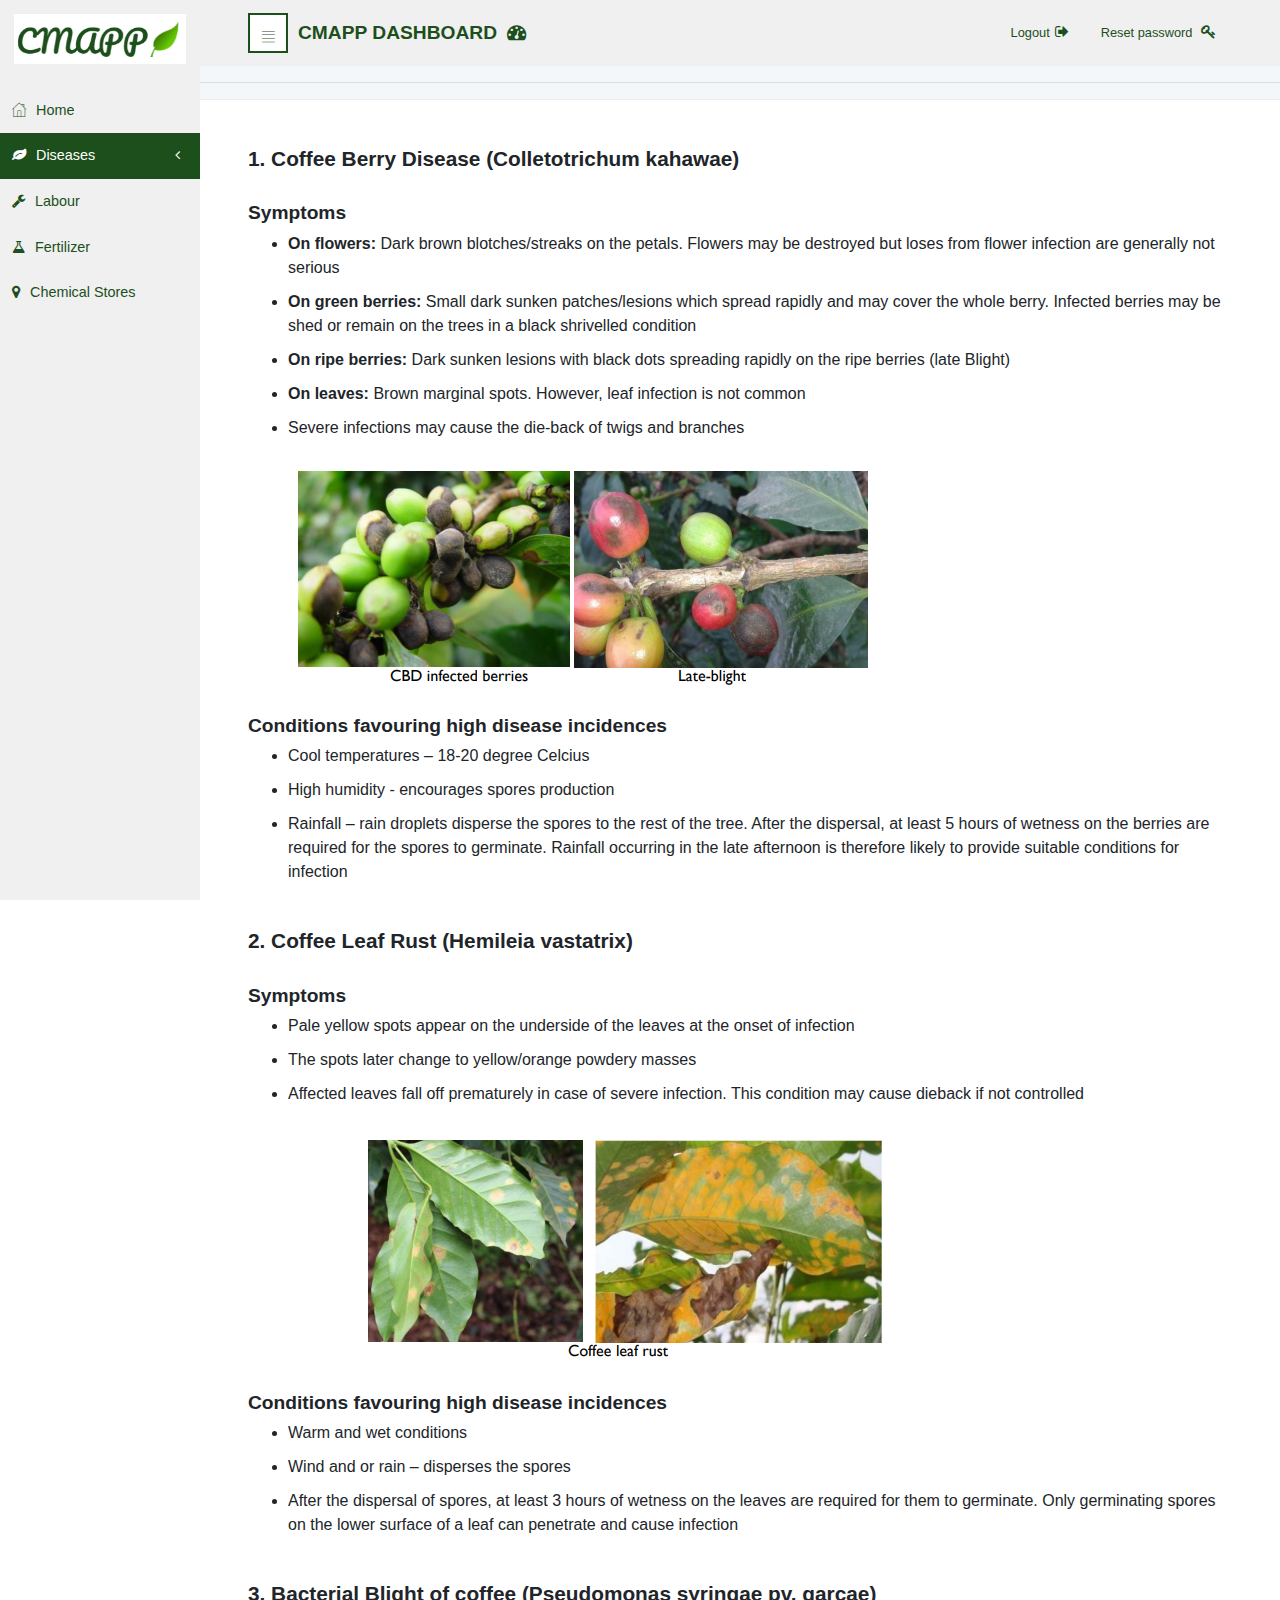
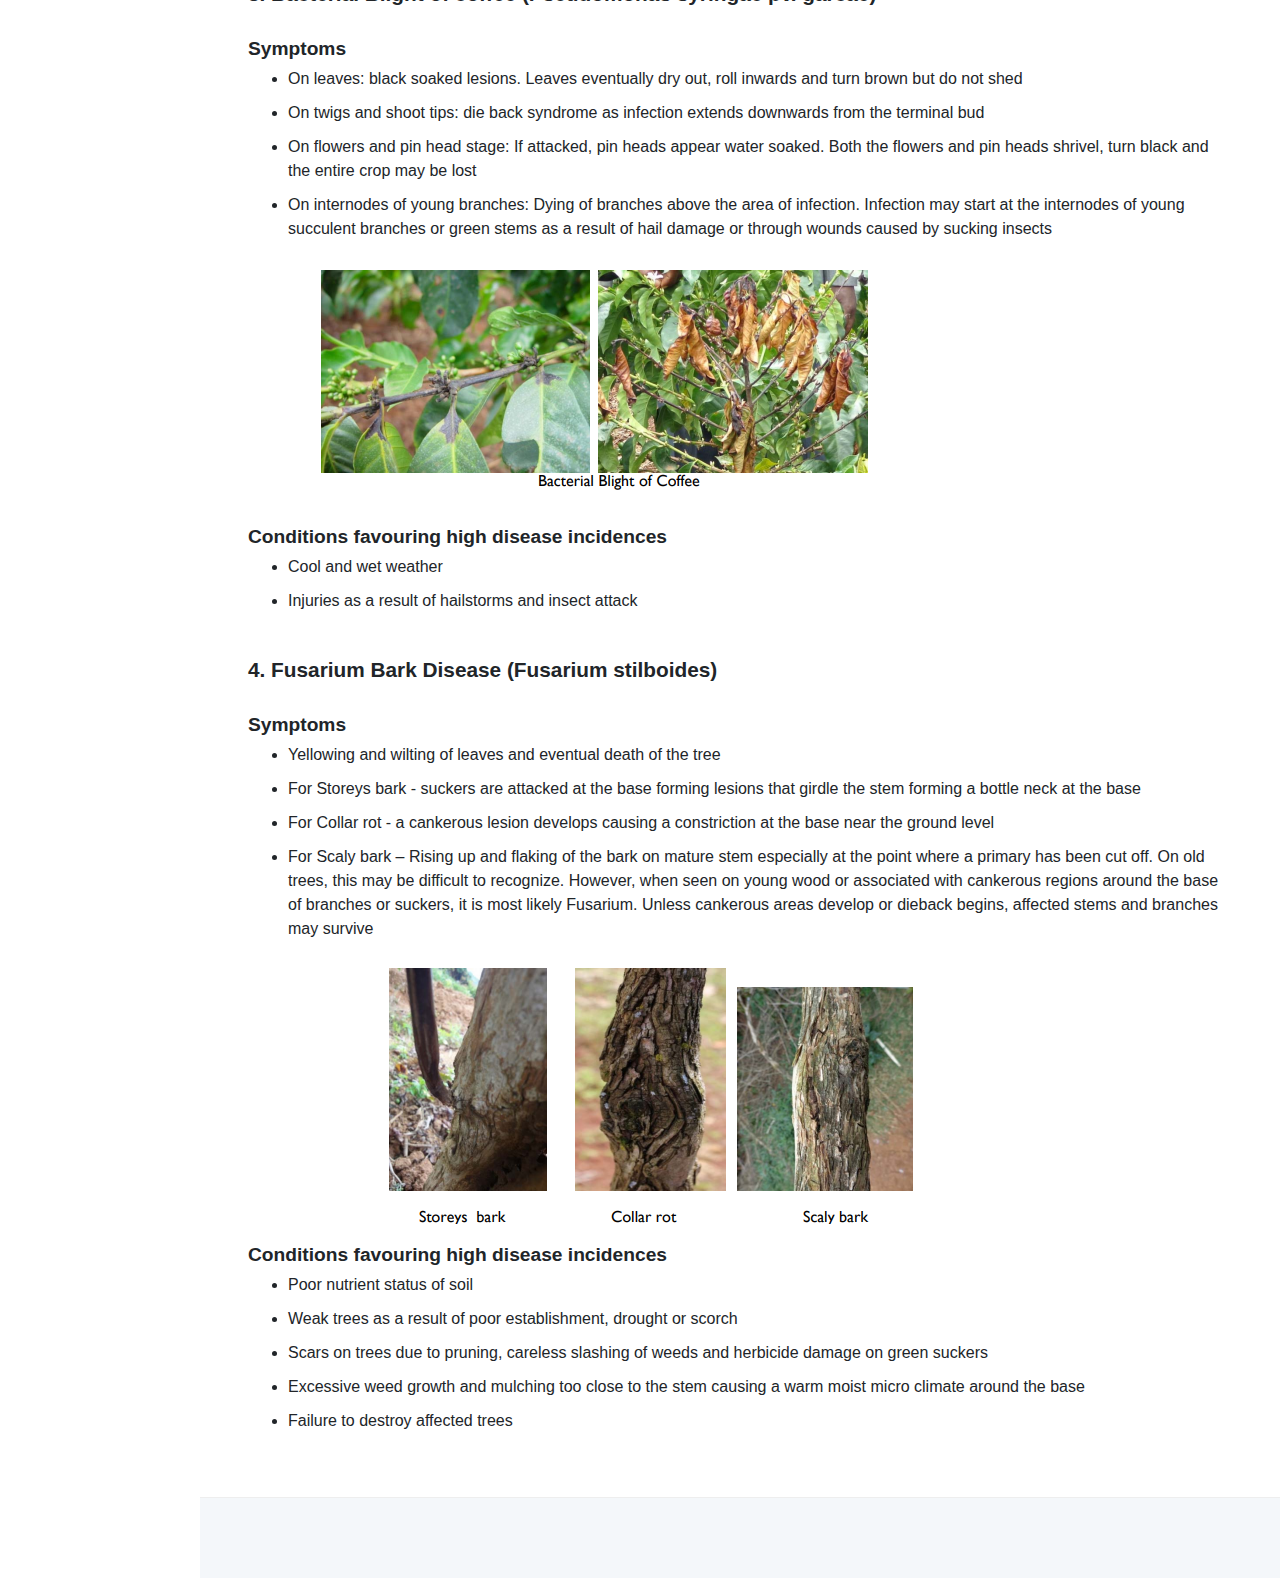
==== commit d9083e81: "DSAIL CMapp" ====
--- a/dashboard/common_diseases.html
+++ b/dashboard/common_diseases.html
@@ -106,7 +106,7 @@
               <li><b>On leaves:</b> Brown marginal spots. However, leaf infection is not common </li>
               <li>Severe infections may cause the die-back of twigs and branches</li>  
              </ul>
-             <img src="../images/gallery/CBD.png" style="padding-left: 35px;">
+             <img src="../images/gallery/CBD.PNG" style="padding-left: 35px;">
              <section style="padding-top: 20px;"></section>
              <h3>Conditions favouring high disease incidences </h3>
              <ul>
@@ -129,7 +129,7 @@
               <li>Affected leaves fall off prematurely in case of severe infection. This condition may cause
                 dieback if not controlled </li>
              </ul>
-             <img src="../images/gallery/coffee_leaf_rust.png" style="padding-left: 35px;">
+             <img src="../images/gallery/coffee_leaf_rust.PNG" style="padding-left: 35px;">
              <section style="padding-top: 20px;"></section>
              <h3>Conditions favouring high disease incidences </h3>
              <ul>
@@ -154,7 +154,7 @@
                   may start at the internodes of young succulent branches or green stems as a result of hail
                   damage or through wounds caused by sucking insects</li>
              </ul>
-             <img src="../images/gallery/bacterial_blight.png" style="padding-left: 50px;">
+             <img src="../images/gallery/bacterial_blight.PNG" style="padding-left: 50px;">
              <section style="padding-top: 20px;"></section>
              <h3>Conditions favouring high disease incidences </h3>
              <ul>
@@ -179,7 +179,7 @@
                   base of branches or suckers, it is most likely Fusarium. Unless cankerous areas develop
                   or dieback begins, affected stems and branches may survive</li>
              </ul>
-             <img src="../images/gallery/fusarium.png" style="padding-left: 50px;">
+             <img src="../images/gallery/fusarium.PNG" style="padding-left: 50px;">
              <section style="padding-top: 20px;"></section>
              <h3>Conditions favouring high disease incidences </h3>
              <ul>
